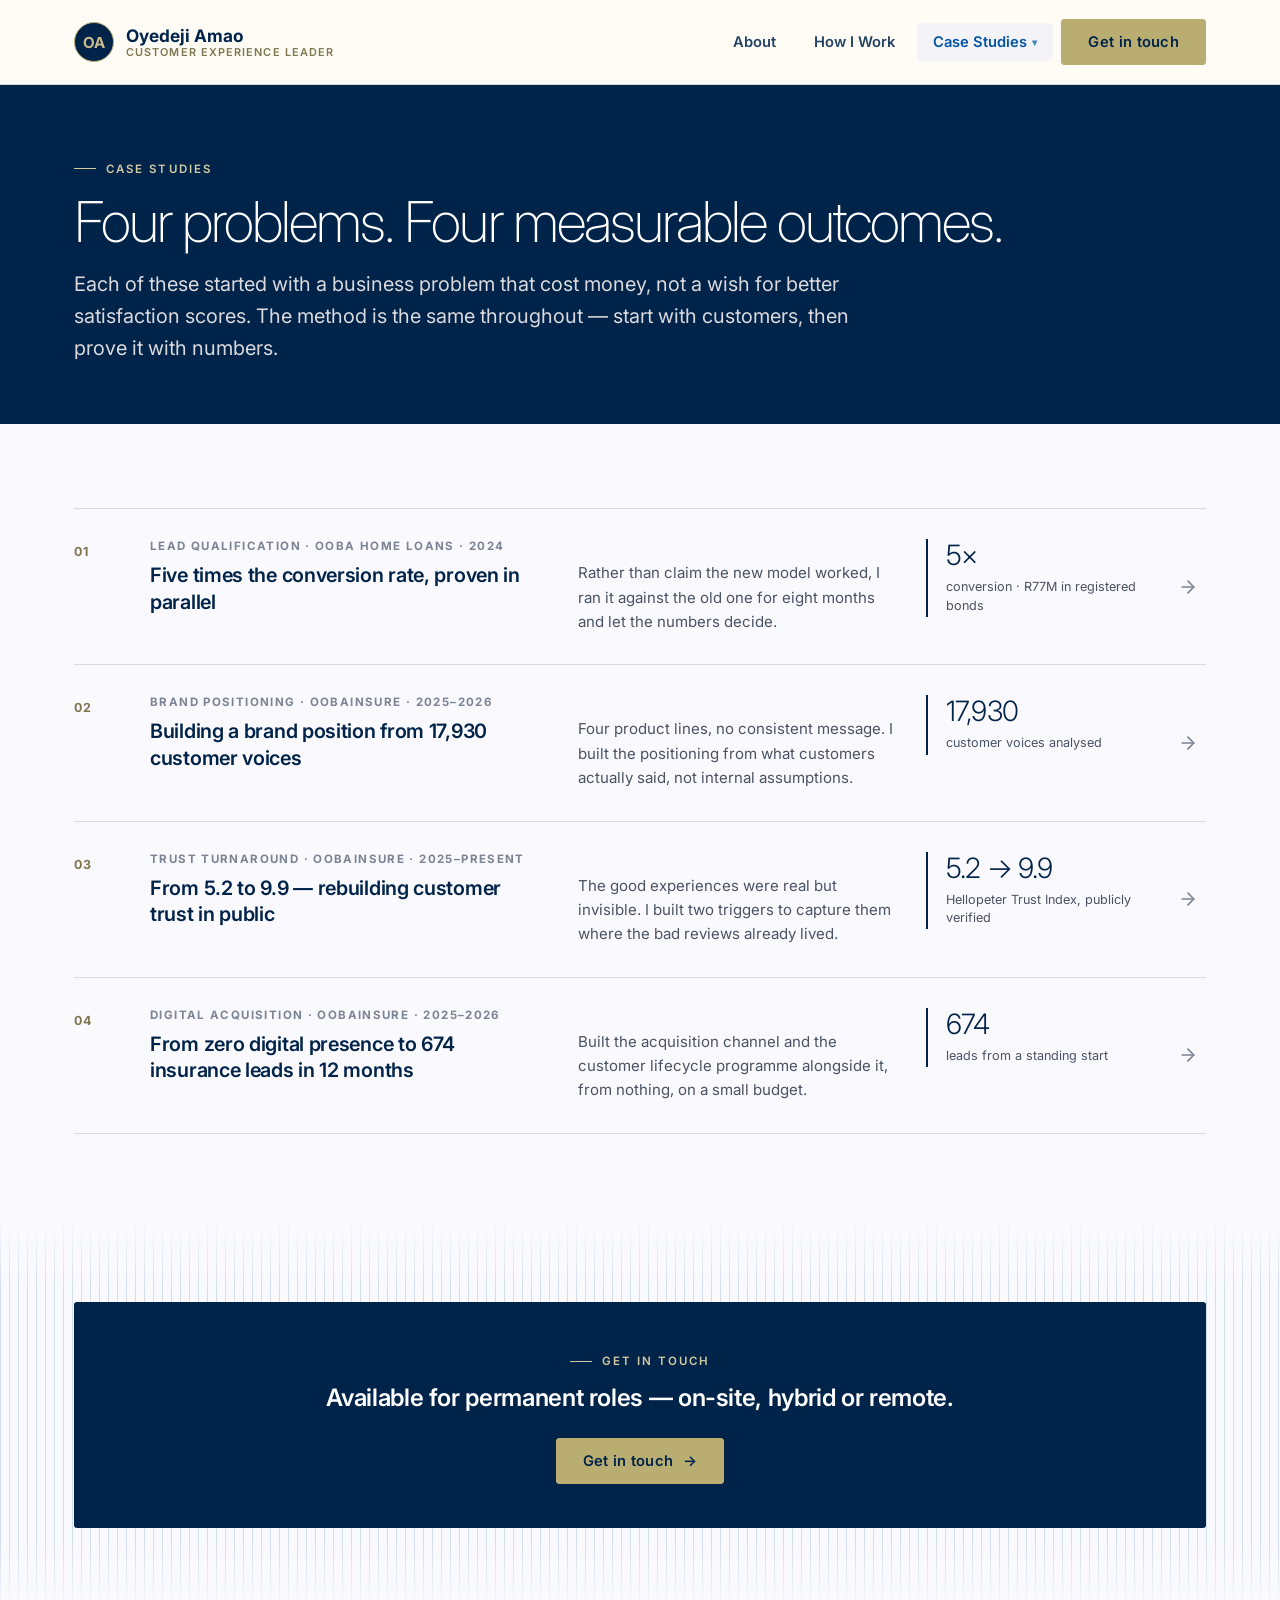
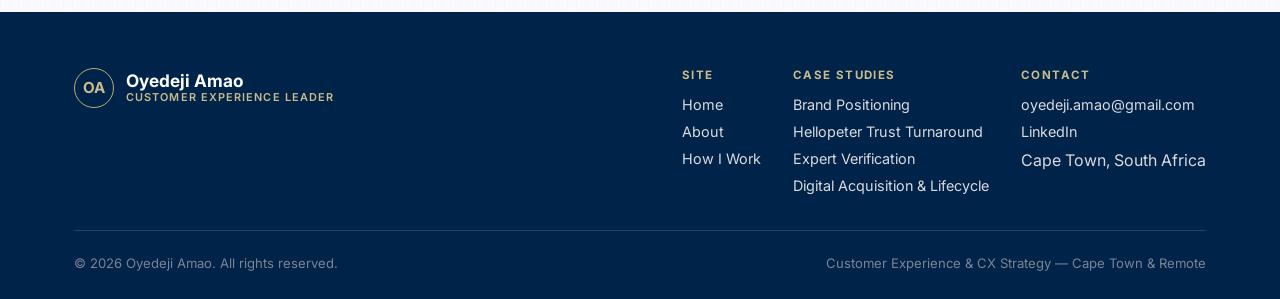
==== case-studies/index.html @ 0c8cd245 "Replace case study cards with a ruled register Both the home feed and the case studies index now lis" ====
<!doctype html>
<html lang="en">
<head>
<meta charset="UTF-8">
<meta name="viewport" content="width=device-width, initial-scale=1.0">
<title>Case Studies — Oyedeji Amao</title>
<meta name="description" content="Four CX case studies from banking, insurance and home finance: brand positioning from customer research, a public trust turnaround, a lead qualification model proven in parallel, and a digital acquisition channel built from nothing.">
<link rel="icon" type="image/svg+xml" href="../assets/favicon.svg">
<link rel="preconnect" href="https://fonts.googleapis.com">
<link rel="preconnect" href="https://fonts.gstatic.com" crossorigin>
<link href="https://fonts.googleapis.com/css2?family=Inter:wght@200;300;400;500;600;700;800&amp;display=swap" rel="stylesheet">
<link rel="stylesheet" href="../css/style.css">
<meta property="og:title" content="Case Studies — Oyedeji Amao">
<meta property="og:description" content="Four problems. Four measurable outcomes. CX and marketing case studies from South African banking, insurance and home finance.">
<meta property="og:type" content="website">
</head>
<body>

<header class="site-header">
  <div class="container">
    <a href="../" class="brand">
      <span class="brand-mark">OA</span>
      <span class="brand-text">
        <span class="brand-name">Oyedeji Amao</span>
        <span class="brand-role">Customer Experience Leader</span>
      </span>
    </a>
    <nav aria-label="Primary">
      <ul class="nav-desktop">
        <li><a class="nav-link" data-nav-link href="../about.html">About</a></li>
        <li><a class="nav-link" data-nav-link href="../how-i-work.html">How I Work</a></li>
        <li class="dropdown">
          <a class="nav-link active" data-nav-link href="./">Case Studies <span class="caret">▾</span></a>
          <div class="dropdown-panel">
            <a href="brand-positioning.html">Brand Positioning<small>oobainsure — 17,930 customer voices</small></a>
            <a href="hellopeter-trust-turnaround.html">Hellopeter Trust Turnaround<small>oobainsure — 5.2 to 9.9</small></a>
            <a href="expert-verification.html">Expert Verification<small>ooba Home Loans — 5x conversion</small></a>
            <a href="digital-acquisition.html">Digital Acquisition &amp; Lifecycle<small>oobainsure — 674 leads</small></a>
          </div>
        </li>
      </ul>
    </nav>
    <a href="../contact.html" class="btn btn-primary nav-cta nav-cta-desktop">Get in touch</a>
    <button class="nav-toggle" aria-label="Toggle menu" aria-expanded="false"><span></span></button>
  </div>
  <div class="nav-mobile">
    <a data-nav-link href="../about.html">About</a>
    <a data-nav-link href="../how-i-work.html">How I Work</a>
    <button class="nav-accordion-toggle" aria-expanded="false">Case Studies <span class="caret">▾</span></button>
    <div class="sub">
      <a href="./">All Case Studies</a>
      <a href="brand-positioning.html">Brand Positioning</a>
      <a href="hellopeter-trust-turnaround.html">Hellopeter Trust Turnaround</a>
      <a href="expert-verification.html">Expert Verification</a>
      <a href="digital-acquisition.html">Digital Acquisition &amp; Lifecycle</a>
    </div>
    <div class="cta"><a href="../contact.html" class="btn btn-primary" style="width:100%;justify-content:center;">Get in touch</a></div>
  </div>
</header>

<main>

  <section class="page-hero">
    <div class="container">
      <span class="eyebrow on-navy">Case Studies</span>
      <h1>Four problems. Four measurable outcomes.</h1>
      <p class="lede">Each of these started with a business problem that cost money, not a wish for better satisfaction scores. The method is the same throughout — start with customers, then prove it with numbers.</p>
    </div>
  </section>

  <section>
    <div class="container">
      <div class="case-register reveal">
        <a href="expert-verification.html" class="case-row">
          <span class="case-row-index">01</span>
          <div class="case-row-main">
            <span class="case-row-meta">Lead Qualification &middot; ooba Home Loans &middot; 2024</span>
            <h3>Five times the conversion rate, proven in parallel</h3>
          </div>
          <p class="case-row-desc">Rather than claim the new model worked, I ran it against the old one for eight months and let the numbers decide.</p>
          <span class="case-row-figure">
            <span class="case-row-value">5&times;</span>
            <span class="case-row-label">conversion &middot; R77M in registered bonds</span>
          </span>
          <span class="case-row-arrow"><svg viewBox="0 0 24 24" fill="none" stroke="currentColor" stroke-width="2" stroke-linecap="round" stroke-linejoin="round" aria-hidden="true"><path d="M5 12h14"></path><path d="m12 5 7 7-7 7"></path></svg></span>
        </a>
        <a href="brand-positioning.html" class="case-row">
          <span class="case-row-index">02</span>
          <div class="case-row-main">
            <span class="case-row-meta">Brand Positioning &middot; oobainsure &middot; 2025&ndash;2026</span>
            <h3>Building a brand position from 17,930 customer voices</h3>
          </div>
          <p class="case-row-desc">Four product lines, no consistent message. I built the positioning from what customers actually said, not internal assumptions.</p>
          <span class="case-row-figure">
            <span class="case-row-value">17,930</span>
            <span class="case-row-label">customer voices analysed</span>
          </span>
          <span class="case-row-arrow"><svg viewBox="0 0 24 24" fill="none" stroke="currentColor" stroke-width="2" stroke-linecap="round" stroke-linejoin="round" aria-hidden="true"><path d="M5 12h14"></path><path d="m12 5 7 7-7 7"></path></svg></span>
        </a>
        <a href="hellopeter-trust-turnaround.html" class="case-row">
          <span class="case-row-index">03</span>
          <div class="case-row-main">
            <span class="case-row-meta">Trust Turnaround &middot; oobainsure &middot; 2025&ndash;present</span>
            <h3>From 5.2 to 9.9 &mdash; rebuilding customer trust in public</h3>
          </div>
          <p class="case-row-desc">The good experiences were real but invisible. I built two triggers to capture them where the bad reviews already lived.</p>
          <span class="case-row-figure">
            <span class="case-row-value">5.2 &rarr; 9.9</span>
            <span class="case-row-label">Hellopeter Trust Index, publicly verified</span>
          </span>
          <span class="case-row-arrow"><svg viewBox="0 0 24 24" fill="none" stroke="currentColor" stroke-width="2" stroke-linecap="round" stroke-linejoin="round" aria-hidden="true"><path d="M5 12h14"></path><path d="m12 5 7 7-7 7"></path></svg></span>
        </a>
        <a href="digital-acquisition.html" class="case-row">
          <span class="case-row-index">04</span>
          <div class="case-row-main">
            <span class="case-row-meta">Digital Acquisition &middot; oobainsure &middot; 2025&ndash;2026</span>
            <h3>From zero digital presence to 674 insurance leads in 12 months</h3>
          </div>
          <p class="case-row-desc">Built the acquisition channel and the customer lifecycle programme alongside it, from nothing, on a small budget.</p>
          <span class="case-row-figure">
            <span class="case-row-value">674</span>
            <span class="case-row-label">leads from a standing start</span>
          </span>
          <span class="case-row-arrow"><svg viewBox="0 0 24 24" fill="none" stroke="currentColor" stroke-width="2" stroke-linecap="round" stroke-linejoin="round" aria-hidden="true"><path d="M5 12h14"></path><path d="m12 5 7 7-7 7"></path></svg></span>
        </a>
      </div>
    </div>
  </section>

  <section class="pinstripe">
    <div class="container">
      <div class="panel-navy reveal" style="text-align:center;">
        <span class="eyebrow on-navy" style="justify-content:center;">Get in touch</span>
        <h3 style="margin-top:14px;">Available for permanent roles — on-site, hybrid or remote.</h3>
        <div class="cta-row" style="justify-content:center;margin-top:24px;">
          <a href="../contact.html" class="btn btn-primary btn-arrow">Get in touch</a>
        </div>
      </div>
    </div>
  </section>

</main>

<footer class="site-footer">
  <div class="container">
    <div class="footer-top">
      <div class="footer-brand">
        <span class="brand-mark">OA</span>
        <span class="brand-text">
          <span class="brand-name">Oyedeji Amao</span>
          <span class="brand-role">Customer Experience Leader</span>
        </span>
      </div>
      <div class="footer-nav">
        <div class="footer-nav-col">
          <span class="col-title">Site</span>
          <a href="../">Home</a>
          <a href="../about.html">About</a>
          <a href="../how-i-work.html">How I Work</a>
        </div>
        <div class="footer-nav-col">
          <span class="col-title">Case Studies</span>
          <a href="brand-positioning.html">Brand Positioning</a>
          <a href="hellopeter-trust-turnaround.html">Hellopeter Trust Turnaround</a>
          <a href="expert-verification.html">Expert Verification</a>
          <a href="digital-acquisition.html">Digital Acquisition &amp; Lifecycle</a>
        </div>
        <div class="footer-nav-col">
          <span class="col-title">Contact</span>
          <a href="mailto:oyedeji.amao@gmail.com">oyedeji.amao@gmail.com</a>
          <a href="https://www.linkedin.com/in/oyedejiamao" target="_blank" rel="noopener">LinkedIn</a>
          <span style="color:var(--cream-300)">Cape Town, South Africa</span>
        </div>
      </div>
    </div>
    <div class="footer-bottom">
      <span>© 2026 Oyedeji Amao. All rights reserved.</span>
      <span>Customer Experience &amp; CX Strategy — Cape Town &amp; Remote</span>
    </div>
  </div>
</footer>
<script src="../js/main.js"></script>
</body>
</html>
---- css/style.css ----
/* =========================================================
   Oyedeji Amao — Portfolio
   Design system: executive navy, muted gold, bone white,
   with a Ralph Lauren blue for interactive highlights.
   ========================================================= */

:root {
  /* Deep Executive Navy — headings, hero/nav backgrounds, authority */
  --navy-950: #002349;
  --navy-900: #002349;
  --navy-800: #244262;
  --navy-700: #47617c;
  --navy-600: #6b7f95;

  /* Muted Gold — CTAs, branding accents, a touch of prestige */
  --gold-600: #7e764e;
  --gold-500: #baad72;
  --gold-400: #cabb8c;
  --gold-300: #d2caa3;

  /* Linen/Bone White + supporting neutrals */
  --cream-100: #faf9fd;
  --cream-200: #f4f3f7;
  --cream-300: #dad9dd;
  --cream-400: #dad9dd;

  /* Ralph Lauren Blue — interactive highlights: links, hover, active states */
  --rl-blue: #0055a4;
  --rl-blue-dark: #00488b;
  --rl-blue-tint: #d9e6f1;
  --rl-blue-tint-on-navy: #6fa3d4;

  --charcoal: #1c2129;
  --slate: #4a5364;
  --slate-light: #7b8494;

  --white: #ffffff;

  /* One family throughout. Hierarchy comes from weight and scale contrast:
     display sizes run very light, text runs regular, emphasis runs heavy. */
  --font-display: "Inter", -apple-system, BlinkMacSystemFont, "Segoe UI", Helvetica, Arial, sans-serif;
  --font-body: "Inter", -apple-system, BlinkMacSystemFont, "Segoe UI", Helvetica, Arial, sans-serif;

  --max-width: 1180px;
  --radius: 3px;

  --shadow-soft: 0 1px 2px rgba(0, 35, 73, 0.06), 0 8px 24px rgba(0, 35, 73, 0.06);
  --shadow-lift: 0 4px 8px rgba(0, 35, 73, 0.08), 0 16px 40px rgba(0, 35, 73, 0.10);
}

/* ---------- Reset ---------- */
*, *::before, *::after { box-sizing: border-box; }
html { scroll-behavior: smooth; }
body {
  margin: 0;
  font-family: var(--font-body);
  color: var(--charcoal);
  background: var(--cream-100);
  -webkit-font-smoothing: antialiased;
  text-rendering: optimizeLegibility;
}
img, svg { max-width: 100%; display: block; }
a { color: inherit; text-decoration: none; }
ul { margin: 0; padding: 0; list-style: none; }
h1, h2, h3, h4, p, figure { margin: 0; }
button { font: inherit; cursor: pointer; }

.container {
  width: 100%;
  max-width: var(--max-width);
  margin: 0 auto;
  padding: 0 24px;
}

/* ---------- Typography ---------- */
.eyebrow {
  display: inline-flex;
  align-items: center;
  gap: 10px;
  font-family: var(--font-body);
  font-size: 0.72rem;
  font-weight: 600;
  letter-spacing: 0.18em;
  text-transform: uppercase;
  color: var(--gold-500);
}
.eyebrow::before {
  content: "";
  width: 22px;
  height: 1px;
  background: var(--gold-500);
}
.eyebrow.on-navy { color: var(--gold-300); }
.eyebrow.on-navy::before { background: var(--gold-300); }

/* Display sizes carry light weights. Light type at scale needs negative
   tracking to stop the letters drifting apart. */
h1, .h1 {
  font-family: var(--font-display);
  font-weight: 200;
  line-height: 1.08;
  letter-spacing: -0.035em;
  font-size: clamp(2.2rem, 4.4vw, 3.6rem);
  color: var(--navy-950);
}
h2, .h2 {
  font-family: var(--font-display);
  font-weight: 200;
  line-height: 1.15;
  letter-spacing: -0.03em;
  font-size: clamp(1.7rem, 3vw, 2.4rem);
  color: var(--navy-950);
}
/* h3 is scanned, not admired - it stays at a working weight. */
h3, .h3 {
  font-family: var(--font-display);
  font-weight: 600;
  line-height: 1.3;
  letter-spacing: -0.015em;
  font-size: clamp(1.2rem, 2vw, 1.5rem);
  color: var(--navy-950);
}
.lede {
  font-size: clamp(1.05rem, 1.6vw, 1.25rem);
  line-height: 1.6;
  color: var(--slate);
}
p.body, .prose p {
  font-size: 1.05rem;
  line-height: 1.75;
  color: var(--slate);
  max-width: 66ch;
}
.prose p + p { margin-top: 1.1em; }
strong { color: var(--charcoal); font-weight: 600; }

.rule-gold {
  width: 56px;
  height: 3px;
  background: linear-gradient(90deg, var(--gold-500), var(--gold-300));
  border-radius: 2px;
}

/* ---------- Buttons ---------- */
.btn {
  display: inline-flex;
  align-items: center;
  gap: 10px;
  padding: 13px 26px;
  font-size: 0.92rem;
  font-weight: 600;
  letter-spacing: 0.02em;
  border-radius: var(--radius);
  border: 1.5px solid transparent;
  transition: background 0.2s ease, color 0.2s ease, border-color 0.2s ease, transform 0.15s ease;
  white-space: nowrap;
}
.btn:hover { transform: translateY(-1px); }
.btn-primary {
  background: var(--gold-500);
  color: var(--navy-950);
  border-color: var(--gold-500);
}
.btn-primary:hover { background: var(--gold-400); border-color: var(--gold-400); }

.btn-outline-light {
  border-color: rgba(250, 244, 230, 0.45);
  color: var(--cream-200);
}
.btn-outline-light:hover { border-color: var(--gold-400); color: var(--gold-300); }

.btn-outline-dark {
  border-color: var(--navy-800);
  color: var(--navy-900);
}
.btn-outline-dark:hover { border-color: var(--gold-500); color: var(--gold-600); background: var(--cream-200); }

.btn-arrow::after { content: "\2192"; transition: transform 0.2s ease; }
.btn:hover .btn-arrow::after,
.btn-arrow:hover::after { transform: translateX(3px); }

.cta-row { display: flex; flex-wrap: wrap; gap: 14px; align-items: center; }
.text-link {
  display: inline-flex;
  align-items: center;
  gap: 8px;
  font-weight: 600;
  color: var(--rl-blue);
  border-bottom: 1.5px solid var(--rl-blue);
  padding-bottom: 2px;
  transition: color 0.2s ease, border-color 0.2s ease, gap 0.2s ease;
}
.text-link:hover { color: var(--rl-blue-dark); border-color: var(--rl-blue-dark); gap: 12px; }
.text-link.on-navy { color: var(--rl-blue-tint-on-navy); border-color: var(--rl-blue-tint-on-navy); }
.text-link.on-navy:hover { color: var(--cream-100); border-color: var(--cream-100); }

/* ---------- Header ---------- */
.site-header {
  position: sticky;
  top: 0;
  z-index: 100;
  background: rgba(255, 252, 246, 0.92);
  backdrop-filter: saturate(140%) blur(8px);
  border-bottom: 1px solid var(--cream-400);
}
.site-header .container {
  display: flex;
  align-items: center;
  justify-content: flex-start;
  height: 84px;
}
.site-header nav[aria-label="Primary"] { margin-left: auto; }
.brand {
  display: flex;
  align-items: center;
  gap: 12px;
}
.brand-mark {
  width: 40px;
  height: 40px;
  border-radius: 50%;
  background: var(--navy-900);
  border: 1.5px solid var(--gold-500);
  display: flex;
  align-items: center;
  justify-content: center;
  font-family: var(--font-display);
  font-weight: 700;
  font-size: 0.95rem;
  color: var(--gold-400);
  letter-spacing: 0.02em;
  flex: none;
}
.brand-text { display: flex; flex-direction: column; line-height: 1.15; }
.brand-name {
  font-family: var(--font-display);
  font-weight: 700;
  font-size: 1.08rem;
  color: var(--navy-950);
}
.brand-role {
  font-size: 0.68rem;
  letter-spacing: 0.1em;
  text-transform: uppercase;
  color: var(--gold-600);
  font-weight: 600;
}

.nav-desktop {
  display: flex;
  align-items: center;
  gap: 6px;
}
.nav-desktop > li { position: relative; }
.nav-link {
  display: flex;
  align-items: center;
  gap: 5px;
  padding: 10px 16px;
  font-size: 0.92rem;
  font-weight: 600;
  color: var(--navy-800);
  border-radius: var(--radius);
  transition: color 0.2s ease, background 0.2s ease;
}
.nav-link:hover, .nav-link.active { color: var(--rl-blue); background: var(--cream-200); }
.caret { font-size: 0.6rem; margin-top: 1px; opacity: 0.7; }

.dropdown { position: relative; }
.dropdown-panel {
  position: absolute;
  top: calc(100% + 8px);
  left: 50%;
  transform: translateX(-50%) translateY(6px);
  min-width: 280px;
  background: var(--white);
  border: 1px solid var(--cream-400);
  border-radius: var(--radius);
  box-shadow: var(--shadow-lift);
  padding: 10px;
  opacity: 0;
  visibility: hidden;
  transition: opacity 0.18s ease, transform 0.18s ease, visibility 0.18s;
}
.dropdown:hover .dropdown-panel,
.dropdown:focus-within .dropdown-panel {
  opacity: 1;
  visibility: visible;
  transform: translateX(-50%) translateY(0);
}
.dropdown-panel a {
  display: block;
  padding: 11px 14px;
  border-radius: var(--radius);
  font-size: 0.88rem;
  font-weight: 600;
  color: var(--navy-800);
}
.dropdown-panel a small {
  display: block;
  font-weight: 400;
  color: var(--slate-light);
  font-size: 0.76rem;
  margin-top: 2px;
}
.dropdown-panel a:hover { background: var(--cream-200); color: var(--rl-blue); }

.nav-cta { margin-left: 8px; }

.nav-toggle {
  display: none;
  background: none;
  border: 1.5px solid var(--navy-800);
  border-radius: var(--radius);
  width: 44px;
  height: 40px;
  align-items: center;
  justify-content: center;
}
.nav-toggle span, .nav-toggle span::before, .nav-toggle span::after {
  content: "";
  display: block;
  width: 18px;
  height: 2px;
  background: var(--navy-900);
  position: relative;
  transition: transform 0.2s ease, opacity 0.2s ease;
}
.nav-toggle span::before { position: absolute; top: -6px; }
.nav-toggle span::after { position: absolute; top: 6px; }
.nav-toggle[aria-expanded="true"] span { background: transparent; }
.nav-toggle[aria-expanded="true"] span::before { transform: translateY(6px) rotate(45deg); }
.nav-toggle[aria-expanded="true"] span::after { transform: translateY(-6px) rotate(-45deg); }

.nav-mobile {
  display: none;
  flex-direction: column;
  background: var(--cream-100);
  border-bottom: 1px solid var(--cream-400);
}
.nav-mobile.open { display: flex; }
.nav-mobile a, .nav-mobile button.nav-accordion-toggle {
  display: flex;
  align-items: center;
  justify-content: space-between;
  width: 100%;
  text-align: left;
  padding: 15px 24px;
  font-size: 1rem;
  font-weight: 600;
  color: var(--navy-900);
  border-top: 1px solid var(--cream-300);
  background: none;
  border-left: none; border-right: none; border-bottom: none;
}
.nav-mobile .sub { display: none; background: var(--cream-200); }
.nav-mobile .sub.open { display: flex; flex-direction: column; }
.nav-mobile .sub a { padding-left: 40px; font-weight: 500; font-size: 0.94rem; border-top: 1px solid var(--cream-300); }
.nav-mobile .cta { padding: 20px 24px; }

@media (max-width: 900px) {
  .nav-desktop, .nav-cta-desktop { display: none; }
  .nav-toggle { display: flex; }
}

/* ---------- Hero ---------- */
.hero {
  background: radial-gradient(120% 160% at 15% 0%, var(--navy-800) 0%, var(--navy-950) 60%);
  color: var(--cream-200);
  padding: 96px 0 88px;
  position: relative;
  overflow: hidden;
}
.hero::after {
  content: "";
  position: absolute;
  inset: 0;
  background-image: repeating-linear-gradient(115deg, rgba(201, 165, 79, 0.05) 0 1px, transparent 1px 90px);
  pointer-events: none;
}
/* Two-column hero: claim on the left, supporting copy and actions on the
   right. Both columns are bottom-aligned so the H1 and the CTA row sit on
   the same baseline, and the layout reads as composed rather than as a
   left block with an empty right half. */
.hero-inner {
  position: relative;
  display: flex;
  align-items: flex-end;
  justify-content: space-between;
  gap: 72px;
}
.hero-lead { flex: 1 1 auto; max-width: 620px; }
.hero-aside { flex: 0 0 400px; max-width: 400px; }

.hero h1 { color: var(--white); margin-top: 18px; max-width: 15ch; }
.hero .lede { color: var(--cream-300); margin-top: 0; font-size: 1.06rem; }
.hero .cta-row { margin-top: 28px; }

.hero-credentials {
  display: flex;
  gap: 48px;
  margin-top: 40px;
}
.hero-cred { display: flex; flex-direction: column; gap: 4px; }
.hero-cred-value {
  font-family: var(--font-display);
  font-weight: 600;
  font-size: 1.3rem;
  letter-spacing: -0.02em;
  color: var(--gold-300);
  line-height: 1.2;
}
.hero-cred-label {
  font-size: 0.78rem;
  letter-spacing: 0.08em;
  text-transform: uppercase;
  font-weight: 600;
  color: rgba(250, 249, 253, 0.55);
}

@media (max-width: 1000px) {
  .hero-inner { flex-direction: column; align-items: stretch; gap: 40px; }
  .hero-lead, .hero-aside { max-width: 100%; flex: 1 1 auto; }
  .hero h1 { max-width: 18ch; }
}
@media (max-width: 560px) {
  .hero-credentials { gap: 28px; }
}

.page-hero {
  background: var(--navy-950);
  color: var(--cream-200);
  padding: 68px 0 60px;
}
.page-hero h1 { color: var(--white); margin-top: 16px; }
.page-hero .lede { color: var(--cream-300); margin-top: 16px; max-width: 60ch; }

/* ---------- Sections ---------- */
section { padding: 84px 0; }
.section-cream { background: var(--cream-200); }
.section-tight { padding: 64px 0; }

/* Bone ground with a fine Ralph Lauren blue pinstripe — used sparingly,
   on the numbers strip and the closing CTA panels, for suiting-fabric texture.
   The pattern lives on a masked ::before (not the section background) so it
   can fade at the top/bottom edges instead of hard-cutting like ruled paper. */
.pinstripe {
  position: relative;
  z-index: 0; /* establish a stacking context so ::before's z-index:-1 stays local */
  background-color: var(--cream-100);
}
.pinstripe::before {
  content: "";
  position: absolute;
  inset: 0;
  z-index: -1;
  background-image: repeating-linear-gradient(
    90deg,
    rgba(0, 85, 164, 0.16) 0,
    rgba(0, 85, 164, 0.16) 1px,
    transparent 1px,
    transparent 9px
  );
  -webkit-mask-image: linear-gradient(to bottom, transparent, black 18%, black 82%, transparent);
  mask-image: linear-gradient(to bottom, transparent, black 18%, black 82%, transparent);
}

.section-head { max-width: 720px; margin-bottom: 48px; }
.section-head h2 { margin-top: 14px; }
.section-head .lede { margin-top: 14px; }
.section-head.centered { margin-left: auto; margin-right: auto; text-align: center; }
.section-head.centered .eyebrow { justify-content: center; }

/* ---------- Credibility banner ---------- */
.credibility-band {
  background: var(--cream-200);
  padding: 72px 0;
}
.credibility-bar {
  text-align: center;
  /* Wide enough to keep the three metric pills on one row - Inter's
     numerals run wider than the serif they replaced. */
  max-width: 1000px;
  margin: 0 auto;
}
.credibility-bar .eyebrow { justify-content: center; }
.credibility-heading {
  font-size: clamp(1.6rem, 3vw, 2.2rem);
  color: var(--navy-950);
  margin-top: 14px;
  letter-spacing: -0.01em;
}
.credibility-sub {
  margin: 12px auto 0;
  max-width: 62ch;
  font-size: 0.98rem;
  color: var(--slate);
}

/* Metric pills — raised cards on the cream ground, one per headline number */
.metric-row {
  display: flex;
  flex-wrap: wrap;
  justify-content: center;
  gap: 14px;
  margin-top: 40px;
}
.metric-pill {
  display: flex;
  align-items: center;
  gap: 14px;
  padding: 18px 28px;
  background: var(--white);
  border: 1px solid var(--cream-400);
  border-radius: 16px;
  box-shadow: 0 1px 2px -1px rgba(0, 35, 73, 0.1), 0 2px 6px rgba(0, 35, 73, 0.05);
  transition: transform 0.25s ease, box-shadow 0.25s ease;
}
.metric-pill:hover {
  transform: translateY(-2px);
  box-shadow: 0 2px 4px -1px rgba(0, 35, 73, 0.12), 0 8px 18px rgba(0, 35, 73, 0.08);
}
.metric-icon { width: 22px; height: 22px; color: var(--gold-600); flex: none; }
/* The before/after pair is the contrast: light grey "was", heavy navy "now". */
.metric-value {
  font-family: var(--font-display);
  font-size: 1.75rem;
  line-height: 1.1;
  letter-spacing: -0.03em;
  white-space: nowrap;
}
.metric-value .cred-before { color: var(--slate-light); font-weight: 200; }
.metric-value .cred-arrow { color: var(--slate-light); margin: 0 6px; font-weight: 300; }
.metric-value .cred-after { color: var(--navy-950); font-weight: 700; }
.metric-label {
  font-size: 0.86rem;
  font-weight: 600;
  color: var(--slate);
  white-space: nowrap;
}

/* Attribution chips — who recorded these numbers, and when */
.source-row {
  display: flex;
  flex-wrap: wrap;
  align-items: center;
  justify-content: center;
  gap: 2px;
  margin-top: 28px;
}
.source-chip {
  display: flex;
  align-items: center;
  gap: 8px;
  padding: 6px 12px;
  border-radius: 8px;
  font-size: 0.85rem;
  color: var(--slate);
}
.source-chip svg { width: 15px; height: 15px; flex: none; color: var(--gold-600); }
.source-chip .source-strong { font-weight: 600; color: var(--navy-900); }
.source-divider { width: 1px; height: 15px; background: var(--cream-400); margin: 0 4px; }

@media (max-width: 560px) {
  .metric-pill { width: 100%; justify-content: flex-start; }
  /* Dividers strand themselves at line ends once the chips wrap */
  .source-divider { display: none; }
  .source-row { gap: 0 6px; }
}

/* ---------- Cards ---------- */
.card-grid { display: grid; gap: 28px; }
.grid-2 { grid-template-columns: repeat(2, 1fr); }
.grid-3 { grid-template-columns: repeat(3, 1fr); }
@media (max-width: 860px) {
  .grid-2, .grid-3 { grid-template-columns: 1fr; }
}

.case-card {
  background: var(--white);
  border: 1px solid var(--cream-400);
  border-radius: var(--radius);
  padding: 32px;
  display: flex;
  flex-direction: column;
  gap: 16px;
  transition: box-shadow 0.2s ease, transform 0.2s ease, border-color 0.2s ease;
}
.case-card:hover { box-shadow: var(--shadow-lift); transform: translateY(-3px); border-color: var(--rl-blue); }
.case-card .case-meta { font-size: 0.82rem; color: var(--slate-light); font-weight: 600; }
.case-card h3 { color: var(--navy-950); }
.case-card p { color: var(--slate); font-size: 0.98rem; line-height: 1.6; }
.case-card .case-result {
  margin-top: auto;
  padding-top: 14px;
  border-top: 1px dashed var(--cream-400);
  font-size: 0.86rem;
  font-weight: 700;
  color: var(--gold-600);
}

/* ---------- Steps (How I Work) ---------- */
.step-list { display: flex; flex-direction: column; }
.step {
  display: grid;
  grid-template-columns: 96px 1fr;
  gap: 28px;
  padding: 36px 0;
  border-top: 1px solid var(--cream-400);
  position: relative;
}
.step:first-child { border-top: 1px solid var(--cream-400); }
.step-number {
  font-family: var(--font-display);
  font-weight: 200;
  font-size: 2.6rem;
  letter-spacing: -0.04em;
  color: var(--gold-400);
  line-height: 1;
}
.step h3 { color: var(--navy-950); margin-bottom: 10px; }
.step p { color: var(--slate); line-height: 1.75; max-width: 62ch; }

@media (max-width: 640px) {
  .step { grid-template-columns: 56px 1fr; gap: 16px; }
  .step-number { font-size: 1.7rem; }
}

/* ---------- Callout / pull quote ---------- */
.callout {
  border-left: 3px solid var(--gold-500);
  padding: 6px 0 6px 26px;
  margin: 40px 0;
}
.callout p {
  font-family: var(--font-display);
  font-weight: 400;
  font-size: 1.15rem;
  color: var(--navy-900);
  line-height: 1.65;
}

.panel-navy {
  background: var(--navy-950);
  color: var(--cream-200);
  border-radius: var(--radius);
  padding: 44px;
}
.panel-navy p { color: var(--cream-300); }
.panel-navy h3 { color: var(--white); }

/* ---------- Case study page ---------- */
.meta-row {
  display: flex;
  flex-wrap: wrap;
  gap: 28px;
  margin-top: 28px;
  padding-top: 24px;
  border-top: 1px solid rgba(250, 244, 230, 0.18);
}
.meta-item { display: flex; flex-direction: column; gap: 4px; }
.meta-item .label { font-size: 0.7rem; letter-spacing: 0.12em; text-transform: uppercase; color: var(--gold-300); font-weight: 700; }
.meta-item .value { font-size: 0.98rem; color: var(--cream-100); font-weight: 600; }

.cs-section { padding: 56px 0; border-top: 1px solid var(--cream-400); }
.cs-section:first-of-type { border-top: none; }
.cs-label { display: flex; align-items: center; gap: 12px; margin-bottom: 20px; }
.cs-label .num { font-family: var(--font-display); font-weight: 700; color: var(--gold-500); font-size: 1.1rem; }
.cs-label .txt { font-size: 0.78rem; letter-spacing: 0.14em; text-transform: uppercase; font-weight: 700; color: var(--navy-800); }

.result-stat-grid { display: grid; grid-template-columns: repeat(4, 1fr); gap: 1px; background: var(--cream-400); border: 1px solid var(--cream-400); border-radius: var(--radius); margin-top: 28px; overflow: hidden; }
@media (max-width: 860px) { .result-stat-grid { grid-template-columns: repeat(2, 1fr); } }
@media (max-width: 520px) { .result-stat-grid { grid-template-columns: 1fr; } }

.cs-nav {
  display: flex;
  justify-content: space-between;
  align-items: center;
  gap: 20px;
  padding: 40px 0;
  border-top: 1px solid var(--cream-400);
  flex-wrap: wrap;
}

.confirm-note {
  margin-top: 18px;
  font-size: 0.86rem;
  color: var(--slate-light);
  font-style: italic;
}

/* ---------- How I Work: sticky phase rail ----------
   A numbered rail tracks the reader's position through the method while the
   phases scroll past. Rail links are real anchors, so they still jump
   correctly with JavaScript disabled - the script only adds smooth
   scrolling and the active state. */
.method-layout {
  display: grid;
  grid-template-columns: 208px 1fr;
  gap: 64px;
  align-items: start;
}
.method-rail { position: sticky; top: 112px; }
.method-rail-title {
  display: block;
  font-size: 0.68rem;
  font-weight: 700;
  letter-spacing: 0.16em;
  text-transform: uppercase;
  color: var(--slate-light);
  margin-bottom: 16px;
}
.rail-link {
  display: block;
  border-left: 2px solid var(--cream-400);
  padding: 10px 0 10px 16px;
  font-size: 0.92rem;
  font-weight: 600;
  color: var(--slate-light);
  transition: color 0.2s ease, border-color 0.2s ease;
}
.rail-link .rn {
  display: block;
  font-size: 0.66rem;
  font-weight: 700;
  letter-spacing: 0.12em;
  color: var(--slate-light);
  margin-bottom: 3px;
  transition: color 0.2s ease;
}
.rail-link:hover { color: var(--navy-950); }
.rail-link.active { border-left-color: var(--gold-500); color: var(--navy-950); }
.rail-link.active .rn { color: var(--gold-600); }
.rail-div { display: block; height: 1px; background: var(--cream-400); margin: 16px 0 16px 0; }

.phase {
  padding-bottom: 56px;
  border-bottom: 1px solid var(--cream-400);
  /* Clears the sticky header when a rail link jumps here. */
  scroll-margin-top: 104px;
}
.phase + .phase { padding-top: 56px; }
.phase:last-child { border-bottom: none; padding-bottom: 0; }

.phase-num {
  display: block;
  font-size: clamp(3rem, 5.5vw, 4.4rem);
  font-weight: 200;
  line-height: 0.9;
  letter-spacing: -0.05em;
  color: var(--gold-400);
  margin-bottom: 8px;
}
.phase h2 { margin: 0; }
.phase p { font-size: 1rem; line-height: 1.72; color: var(--slate); max-width: 64ch; margin-top: 18px; }
.phase-lead { font-size: 1.08rem; font-weight: 500; color: var(--navy-950); margin-top: 22px; }
.phase-close { font-size: 1.06rem; font-weight: 500; color: var(--navy-950); max-width: 58ch; margin-top: 28px; }

/* Figures print as ruled margin data rather than boxed cards. */
.figure-row { display: grid; grid-template-columns: repeat(3, 1fr); gap: 28px; margin-top: 36px; }
.figure-row-2 { grid-template-columns: repeat(2, 1fr); }
.figure { border-top: 2px solid var(--navy-950); padding-top: 13px; }
.figure-value {
  display: block;
  font-size: 1.85rem;
  font-weight: 300;
  letter-spacing: -0.03em;
  line-height: 1;
  color: var(--navy-950);
}
.figure-value.accent { color: var(--rl-blue); }
.figure-label { display: block; font-size: 0.82rem; line-height: 1.5; color: var(--slate); margin-top: 9px; }

.figure-feature {
  display: flex;
  align-items: flex-end;
  gap: 30px;
  margin-top: 36px;
  border-top: 2px solid var(--navy-950);
  padding-top: 16px;
}
.figure-feature-value {
  font-size: clamp(2.6rem, 5vw, 3.5rem);
  font-weight: 200;
  letter-spacing: -0.04em;
  line-height: 0.95;
  color: var(--rl-blue);
  flex: none;
}
.figure-feature-note { font-size: 0.88rem; line-height: 1.5; color: var(--slate); max-width: 34ch; margin: 0 0 6px; }

.reality-grid { display: grid; grid-template-columns: 1fr 1fr; gap: 24px; margin-top: 30px; }
.reality-card {
  background: var(--white);
  border: 1px solid var(--cream-400);
  border-radius: 16px;
  padding: 26px;
}
.reality-tag {
  display: block;
  font-size: 0.68rem;
  font-weight: 700;
  letter-spacing: 0.12em;
  text-transform: uppercase;
  color: var(--gold-600);
  margin-bottom: 14px;
}
.reality-card h3 { font-size: 1.14rem; }
.reality-card p { font-size: 0.92rem; line-height: 1.62; color: var(--slate); margin-top: 12px; max-width: none; }

.lede-mark { font-style: normal; color: var(--gold-300); }

@media (max-width: 900px) {
  .method-layout { grid-template-columns: 1fr; gap: 0; }
  /* Rail collapses to a scrollable strip pinned under the site header. */
  .method-rail {
    top: 84px;
    z-index: 50;
    display: flex;
    gap: 0;
    overflow-x: auto;
    margin: 0 -24px 34px;
    padding: 0 24px;
    background: var(--cream-100);
    border-bottom: 1px solid var(--cream-400);
    scrollbar-width: none;
  }
  .method-rail::-webkit-scrollbar { display: none; }
  .method-rail-title, .rail-div, .rail-link .rn { display: none; }
  .rail-link {
    border-left: 0;
    border-bottom: 2px solid transparent;
    padding: 13px 14px;
    white-space: nowrap;
  }
  .rail-link.active { border-bottom-color: var(--gold-500); }
  .phase { scroll-margin-top: 140px; }
  .figure-row, .figure-row-2, .reality-grid { grid-template-columns: 1fr; gap: 22px; }
  .figure-feature { flex-direction: column; align-items: flex-start; gap: 12px; }
}

/* ---------- About: portrait beside the prose ----------
   The portrait sticks while the bio scrolls past it, so the page keeps a
   face on screen instead of running as an unbroken column of text. */
.about-layout {
  display: grid;
  grid-template-columns: 360px 1fr;
  gap: 60px;
  align-items: start;
}
.about-aside { position: sticky; top: 112px; }
.about-body .prose { max-width: 62ch; }

.portrait-card {
  position: relative;
  margin: 0;
  aspect-ratio: 3 / 4;
  overflow: hidden;
  border-radius: 22px;
  background: var(--navy-900);
  box-shadow: 0 2px 6px rgba(0, 35, 73, 0.1), 0 18px 40px rgba(0, 35, 73, 0.12);
}
.portrait-card img {
  position: absolute;
  inset: 0;
  width: 100%;
  height: 100%;
  object-fit: cover;
}
/* Scrim so the overlaid name stays legible over any photograph. */
.portrait-card::after {
  content: "";
  position: absolute;
  inset: 0;
  background: linear-gradient(to top, rgba(0, 20, 42, 0.92) 0%, rgba(0, 20, 42, 0.45) 32%, transparent 62%);
}
.portrait-id {
  position: absolute;
  inset: auto 0 0 0;
  z-index: 1;
  display: flex;
  flex-direction: column;
  gap: 3px;
  padding: 24px 24px 22px;
}
.portrait-name {
  font-size: 1.22rem;
  font-weight: 600;
  letter-spacing: -0.02em;
  color: var(--white);
}
.portrait-role {
  font-size: 0.74rem;
  font-weight: 600;
  letter-spacing: 0.1em;
  text-transform: uppercase;
  color: var(--gold-300);
}
.portrait-socials { display: flex; gap: 9px; margin-top: 14px; }
.portrait-socials a {
  display: flex;
  align-items: center;
  justify-content: center;
  width: 36px;
  height: 36px;
  border-radius: 50%;
  color: var(--white);
  background: rgba(255, 255, 255, 0.14);
  backdrop-filter: blur(4px);
  transition: background 0.2s ease, color 0.2s ease, transform 0.2s ease;
}
.portrait-socials a:hover {
  background: var(--white);
  color: var(--navy-950);
  transform: translateY(-2px);
}
.portrait-socials svg { width: 17px; height: 17px; }

@media (max-width: 900px) {
  .about-layout { grid-template-columns: 1fr; gap: 40px; }
  .about-aside { position: static; max-width: 340px; }
  .about-body .prose { max-width: 100%; }
}

/* ---------- Case study feed ----------
   Image-led cards. `.case-post` is deliberately separate from `.case-card`,
   which the individual case study pages use for in-page content blocks. */
.case-feed-head {
  display: grid;
  grid-template-columns: 1fr 400px;
  gap: 40px;
  align-items: start;
  margin-bottom: 48px;
}
.case-feed-head h2 { margin-top: 14px; max-width: 20ch; }
.case-feed-aside { padding-top: 76px; }
.case-feed-aside p { color: var(--slate); max-width: 34ch; }
.case-feed-link {
  display: inline-flex;
  align-items: center;
  gap: 14px;
  margin-top: 28px;
  padding-bottom: 10px;
  border-bottom: 1px solid var(--cream-400);
  font-size: 1.05rem;
  font-weight: 700;
  color: var(--navy-950);
  transition: gap 0.2s ease, border-color 0.2s ease, color 0.2s ease;
}
.case-feed-link:hover { gap: 20px; border-color: var(--rl-blue); color: var(--rl-blue); }
.case-feed-link svg { width: 19px; height: 19px; }

/* A ruled register rather than a card gallery. Keeping each result figure
   in its own column means the four outcomes can be compared by scanning
   straight down, which a grid of cards cannot do. */
.case-register { border-top: 1px solid var(--cream-400); }
.case-row {
  display: grid;
  grid-template-columns: 44px minmax(0, 1.25fr) minmax(0, 1fr) 220px 28px;
  gap: 32px;
  align-items: start;
  padding: 30px 0;
  border-bottom: 1px solid var(--cream-400);
  transition: background 0.2s ease;
}
.case-row:hover { background: var(--cream-200); }
.case-row-index {
  font-size: 0.78rem;
  font-weight: 700;
  letter-spacing: 0.1em;
  color: var(--gold-600);
  padding-top: 5px;
}
.case-row-meta {
  display: block;
  font-size: 0.72rem;
  font-weight: 700;
  letter-spacing: 0.12em;
  text-transform: uppercase;
  color: var(--slate-light);
  margin-bottom: 9px;
}
.case-row h3 { font-size: 1.24rem; line-height: 1.32; }
.case-row-desc { font-size: 0.94rem; line-height: 1.62; color: var(--slate); margin: 0; padding-top: 22px; }
.case-row-figure { border-left: 2px solid var(--navy-950); padding: 2px 0 2px 18px; }
.case-row-value {
  display: block;
  font-size: 1.75rem;
  font-weight: 300;
  letter-spacing: -0.03em;
  line-height: 1;
  color: var(--navy-950);
  white-space: nowrap;
}
.case-row-label { display: block; font-size: 0.79rem; line-height: 1.45; color: var(--slate); margin-top: 9px; }
.case-row-arrow {
  align-self: center;
  color: var(--slate-light);
  transition: transform 0.25s ease, color 0.25s ease;
}
.case-row-arrow svg { width: 20px; height: 20px; }
.case-row:hover .case-row-arrow { color: var(--rl-blue); transform: translateX(4px); }

@media (max-width: 1000px) {
  .case-feed-head { grid-template-columns: 1fr; gap: 24px; }
  .case-feed-aside { padding-top: 0; }
  .case-feed-head h2 { max-width: 100%; }
  .case-row {
    grid-template-columns: 34px minmax(0, 1fr) 190px;
    gap: 20px 24px;
  }
  /* Description folds under the title; figure keeps its own column. */
  .case-row-desc { grid-column: 2; padding-top: 0; }
  .case-row-figure { grid-column: 3; grid-row: 1 / span 2; }
  .case-row-arrow { display: none; }
}
@media (max-width: 680px) {
  .case-row { grid-template-columns: 30px minmax(0, 1fr); gap: 14px 16px; padding: 26px 0; }
  .case-row-figure { grid-column: 2; grid-row: auto; margin-top: 4px; }
}

/* ---------- Testimonials ----------
   Cream ground with raised white cards, mirroring the credibility band.
   Each card pins its attribution to the bottom so the names line up across
   the row regardless of quote length. */
.section-testimonials { background: var(--cream-200); }

.testimonial-grid {
  display: grid;
  grid-template-columns: repeat(3, 1fr);
  gap: 24px;
  margin-top: 44px;
}
.testimonial-card {
  display: flex;
  flex-direction: column;
  margin: 0;
  padding: 32px 30px;
  background: var(--white);
  border: 1px solid var(--cream-400);
  border-radius: 20px;
  box-shadow: 0 1px 2px -1px rgba(0, 35, 73, 0.08), 0 2px 6px rgba(0, 35, 73, 0.04);
  transition: transform 0.25s ease, box-shadow 0.25s ease;
}
.testimonial-card:hover {
  transform: translateY(-3px);
  box-shadow: 0 2px 4px -1px rgba(0, 35, 73, 0.1), 0 10px 22px rgba(0, 35, 73, 0.07);
}
.testimonial-card blockquote { margin: 0; }
.testimonial-pull {
  font-family: var(--font-display);
  font-weight: 600;
  font-size: 1.3rem;
  line-height: 1.35;
  color: var(--navy-950);
  letter-spacing: -0.02em;
}
.testimonial-quote {
  margin-top: 16px;
  font-size: 0.95rem;
  line-height: 1.7;
  color: var(--slate);
}
.testimonial-author {
  display: flex;
  align-items: center;
  gap: 14px;
  margin-top: auto;
  padding-top: 22px;
  border-top: 1px solid var(--cream-300);
}
.testimonial-quote { margin-bottom: 28px; }
.testimonial-monogram {
  width: 44px;
  height: 44px;
  flex: none;
  border-radius: 50%;
  background: var(--navy-900);
  border: 1.5px solid var(--gold-500);
  color: var(--gold-400);
  font-family: var(--font-display);
  font-weight: 700;
  font-size: 0.88rem;
  letter-spacing: 0.02em;
  display: flex;
  align-items: center;
  justify-content: center;
}
.testimonial-person { display: flex; flex-direction: column; gap: 2px; }
.testimonial-name { font-weight: 700; color: var(--navy-950); font-size: 0.98rem; }
.testimonial-role { font-size: 0.84rem; color: var(--slate-light); }

@media (max-width: 980px) {
  .testimonial-grid {
    grid-template-columns: 1fr;
    max-width: 640px;
    margin-left: auto;
    margin-right: auto;
  }
}

/* ---------- Contact ----------
   Three contact methods in one divided band: rules between the cells rather
   than gaps, alternating cell tints, and each cell bottom-aligning its
   detail line so the addresses sit on a shared baseline. */
.contact-methods {
  display: grid;
  grid-template-columns: repeat(3, 1fr);
  border-top: 1px solid var(--cream-400);
  border-bottom: 1px solid var(--cream-400);
}
.contact-method {
  display: flex;
  flex-direction: column;
  align-items: center;
  text-align: center;
  padding: 44px 28px;
  background: var(--white);
  transition: background 0.2s ease;
}
.contact-method:nth-child(even) { background: var(--cream-200); }
.contact-method + .contact-method { border-left: 1px solid var(--cream-400); }
a.contact-method:hover { background: var(--cream-200); }

.contact-method-icon {
  display: flex;
  align-items: center;
  justify-content: center;
  width: 52px;
  height: 52px;
  margin-bottom: 20px;
  border-radius: 14px;
  color: var(--gold-600);
  background: rgba(186, 173, 114, 0.16);
  border: 1px solid rgba(186, 173, 114, 0.34);
  box-shadow: inset 0 2px 6px rgba(255, 255, 255, 0.9), inset 0 -4px 6px rgba(0, 35, 73, 0.07);
  transition: transform 0.25s ease;
}
.contact-method-icon svg { width: 24px; height: 24px; }
a.contact-method:hover .contact-method-icon { transform: translateY(-2px); }

.contact-method h3 {
  font-size: 1.1rem;
  color: var(--navy-950);
  margin-bottom: 8px;
}
.contact-method-detail {
  font-weight: 600;
  font-size: 1rem;
  color: var(--navy-900);
  word-break: break-word;
}
a.contact-method:hover .contact-method-detail { color: var(--rl-blue); }

@media (max-width: 860px) {
  .contact-methods { grid-template-columns: 1fr; }
  .contact-method + .contact-method {
    border-left: none;
    border-top: 1px solid var(--cream-400);
  }
}

/* ---------- Footer ---------- */
.site-footer {
  background: var(--navy-950);
  color: var(--cream-300);
  padding: 56px 0 28px;
}
.footer-top {
  display: flex;
  justify-content: space-between;
  align-items: flex-start;
  gap: 40px;
  flex-wrap: wrap;
  padding-bottom: 36px;
  border-bottom: 1px solid rgba(250, 244, 230, 0.14);
}
.footer-brand { display: flex; align-items: center; gap: 12px; }
.footer-brand .brand-name { color: var(--white); }
.footer-brand .brand-role { color: var(--gold-400); }
.footer-nav { display: flex; gap: 32px; flex-wrap: wrap; }
.footer-nav-col { display: flex; flex-direction: column; gap: 10px; }
.footer-nav-col a { font-size: 0.9rem; color: var(--cream-300); }
.footer-nav-col a:hover { color: var(--rl-blue-tint-on-navy); }
.footer-nav-col .col-title { font-size: 0.72rem; letter-spacing: 0.12em; text-transform: uppercase; color: var(--gold-400); font-weight: 700; margin-bottom: 4px; }
.footer-bottom {
  display: flex;
  justify-content: space-between;
  align-items: center;
  gap: 16px;
  flex-wrap: wrap;
  padding-top: 24px;
  font-size: 0.82rem;
  color: var(--slate-light);
}

/* ---------- Reveal-on-load (progressive enhancement only; never hides content) ---------- */
.reveal { animation: reveal-in 0.6s ease both; }
@keyframes reveal-in {
  from { opacity: 0; transform: translateY(12px); }
  to { opacity: 1; transform: translateY(0); }
}
@media (prefers-reduced-motion: reduce) {
  .reveal { animation: none; }
}

/* ---------- Utility ---------- */
.mt-0 { margin-top: 0 !important; }
.text-center { text-align: center; }
.center-head { margin-left: auto; margin-right: auto; text-align: center; }
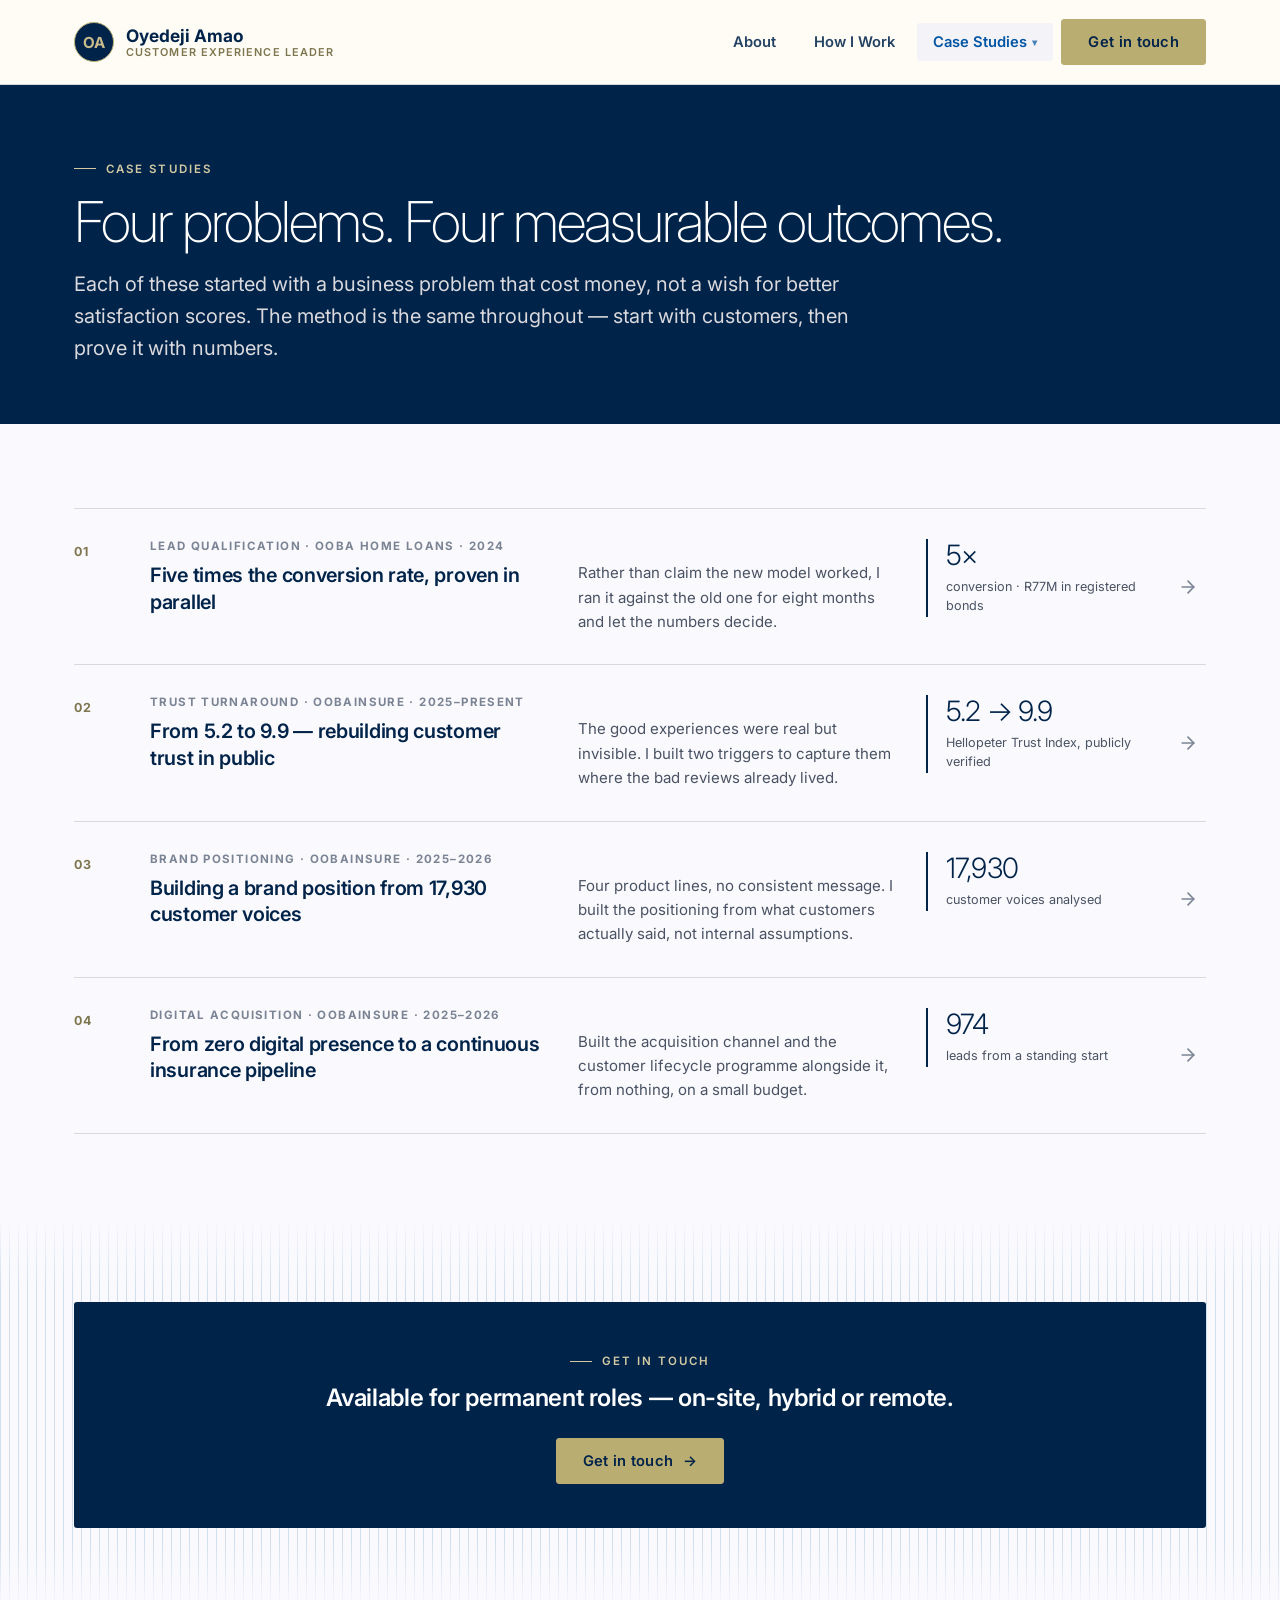
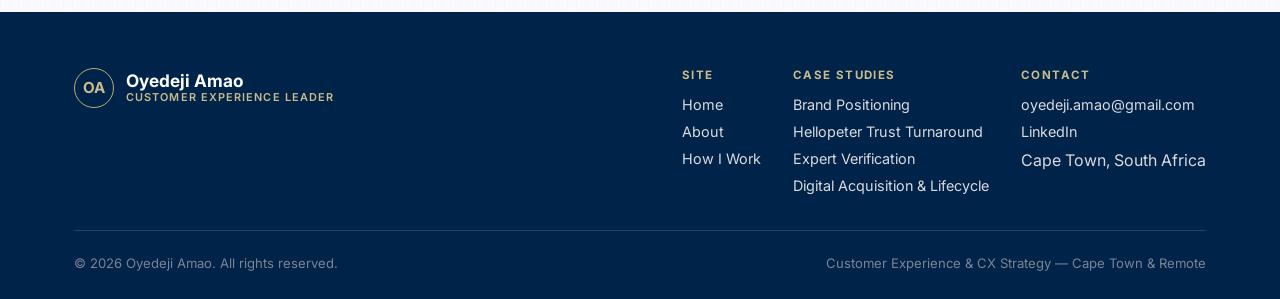
==== commit 194386f2: "Roll the detail template across the remaining three case studies Hellopeter, Brand Positioning and D" ====
--- a/case-studies/index.html
+++ b/case-studies/index.html
@@ -35,7 +35,7 @@
             <a href="brand-positioning.html">Brand Positioning<small>oobainsure — 17,930 customer voices</small></a>
             <a href="hellopeter-trust-turnaround.html">Hellopeter Trust Turnaround<small>oobainsure — 5.2 to 9.9</small></a>
             <a href="expert-verification.html">Expert Verification<small>ooba Home Loans — 5x conversion</small></a>
-            <a href="digital-acquisition.html">Digital Acquisition &amp; Lifecycle<small>oobainsure — 674 leads</small></a>
+            <a href="digital-acquisition.html">Digital Acquisition &amp; Lifecycle<small>oobainsure — 974 leads</small></a>
           </div>
         </li>
       </ul>
@@ -84,8 +84,21 @@
           </span>
           <span class="case-row-arrow"><svg viewBox="0 0 24 24" fill="none" stroke="currentColor" stroke-width="2" stroke-linecap="round" stroke-linejoin="round" aria-hidden="true"><path d="M5 12h14"></path><path d="m12 5 7 7-7 7"></path></svg></span>
         </a>
+        <a href="hellopeter-trust-turnaround.html" class="case-row">
+          <span class="case-row-index">02</span>
+          <div class="case-row-main">
+            <span class="case-row-meta">Trust Turnaround &middot; oobainsure &middot; 2025&ndash;present</span>
+            <h3>From 5.2 to 9.9 &mdash; rebuilding customer trust in public</h3>
+          </div>
+          <p class="case-row-desc">The good experiences were real but invisible. I built two triggers to capture them where the bad reviews already lived.</p>
+          <span class="case-row-figure">
+            <span class="case-row-value">5.2 &rarr; 9.9</span>
+            <span class="case-row-label">Hellopeter Trust Index, publicly verified</span>
+          </span>
+          <span class="case-row-arrow"><svg viewBox="0 0 24 24" fill="none" stroke="currentColor" stroke-width="2" stroke-linecap="round" stroke-linejoin="round" aria-hidden="true"><path d="M5 12h14"></path><path d="m12 5 7 7-7 7"></path></svg></span>
+        </a>
         <a href="brand-positioning.html" class="case-row">
-          <span class="case-row-index">02</span>
+          <span class="case-row-index">03</span>
           <div class="case-row-main">
             <span class="case-row-meta">Brand Positioning &middot; oobainsure &middot; 2025&ndash;2026</span>
             <h3>Building a brand position from 17,930 customer voices</h3>
@@ -97,28 +110,15 @@
           </span>
           <span class="case-row-arrow"><svg viewBox="0 0 24 24" fill="none" stroke="currentColor" stroke-width="2" stroke-linecap="round" stroke-linejoin="round" aria-hidden="true"><path d="M5 12h14"></path><path d="m12 5 7 7-7 7"></path></svg></span>
         </a>
-        <a href="hellopeter-trust-turnaround.html" class="case-row">
-          <span class="case-row-index">03</span>
-          <div class="case-row-main">
-            <span class="case-row-meta">Trust Turnaround &middot; oobainsure &middot; 2025&ndash;present</span>
-            <h3>From 5.2 to 9.9 &mdash; rebuilding customer trust in public</h3>
-          </div>
-          <p class="case-row-desc">The good experiences were real but invisible. I built two triggers to capture them where the bad reviews already lived.</p>
-          <span class="case-row-figure">
-            <span class="case-row-value">5.2 &rarr; 9.9</span>
-            <span class="case-row-label">Hellopeter Trust Index, publicly verified</span>
-          </span>
-          <span class="case-row-arrow"><svg viewBox="0 0 24 24" fill="none" stroke="currentColor" stroke-width="2" stroke-linecap="round" stroke-linejoin="round" aria-hidden="true"><path d="M5 12h14"></path><path d="m12 5 7 7-7 7"></path></svg></span>
-        </a>
         <a href="digital-acquisition.html" class="case-row">
           <span class="case-row-index">04</span>
           <div class="case-row-main">
             <span class="case-row-meta">Digital Acquisition &middot; oobainsure &middot; 2025&ndash;2026</span>
-            <h3>From zero digital presence to 674 insurance leads in 12 months</h3>
+            <h3>From zero digital presence to a continuous insurance pipeline</h3>
           </div>
           <p class="case-row-desc">Built the acquisition channel and the customer lifecycle programme alongside it, from nothing, on a small budget.</p>
           <span class="case-row-figure">
-            <span class="case-row-value">674</span>
+            <span class="case-row-value">974</span>
             <span class="case-row-label">leads from a standing start</span>
           </span>
           <span class="case-row-arrow"><svg viewBox="0 0 24 24" fill="none" stroke="currentColor" stroke-width="2" stroke-linecap="round" stroke-linejoin="round" aria-hidden="true"><path d="M5 12h14"></path><path d="m12 5 7 7-7 7"></path></svg></span>
--- a/css/style.css
+++ b/css/style.css
@@ -60,6 +60,16 @@
   text-rendering: optimizeLegibility;
 }
 img, svg { max-width: 100%; display: block; }
+.visually-hidden {
+  position: absolute;
+  width: 1px; height: 1px;
+  margin: -1px; padding: 0;
+  overflow: hidden;
+  clip: rect(0 0 0 0);
+  clip-path: inset(50%);
+  white-space: nowrap;
+  border: 0;
+}
 a { color: inherit; text-decoration: none; }
 ul { margin: 0; padding: 0; list-style: none; }
 h1, h2, h3, h4, p, figure { margin: 0; }
@@ -1019,6 +1029,165 @@
   .case-row-figure { grid-column: 2; grid-row: auto; margin-top: 4px; }
 }
 
+/* ---------- Case study detail ----------
+   Result-first: the outcome bar sits directly under the title so the
+   numbers land before the story. Section links reuse the How I Work rail's
+   data-rail / data-phase hooks, so no extra JavaScript is needed. */
+.csd-crumb {
+  padding: 18px 0;
+  border-bottom: 1px solid var(--cream-400);
+  font-size: 0.84rem;
+  color: var(--slate-light);
+}
+.csd-crumb a { color: var(--slate); font-weight: 600; }
+.csd-crumb a:hover { color: var(--rl-blue); }
+.csd-crumb span { margin: 0 8px; }
+
+.csd-head { background: var(--cream-200); padding: 52px 0 44px; }
+.csd-head h1 { margin-top: 14px; max-width: 20ch; }
+.csd-meta { display: flex; flex-wrap: wrap; gap: 44px; margin-top: 30px; }
+.csd-meta-item { display: flex; flex-direction: column; gap: 6px; }
+.csd-meta-label {
+  font-size: 0.68rem;
+  font-weight: 700;
+  letter-spacing: 0.12em;
+  text-transform: uppercase;
+  color: var(--gold-600);
+}
+.csd-meta-value { font-size: 1rem; font-weight: 600; color: var(--navy-950); }
+
+.csd-outcomes { background: var(--navy-950); }
+.csd-outcomes .container { display: grid; grid-template-columns: repeat(4, 1fr); }
+/* Outer cells shed their side padding so the first and last figures line up
+   with the page margin rather than sitting inset from it. */
+.csd-outcome { padding: 32px 26px; border-left: 1px solid rgba(250, 249, 253, 0.16); }
+.csd-outcome:first-child { border-left: 0; padding-left: 0; }
+.csd-outcome:last-child { padding-right: 0; }
+.csd-outcome-value {
+  display: block;
+  font-size: clamp(1.7rem, 2.8vw, 2.3rem);
+  font-weight: 200;
+  letter-spacing: -0.035em;
+  line-height: 1;
+  color: var(--white);
+}
+.csd-outcome.lead .csd-outcome-value { color: var(--gold-400); font-weight: 300; }
+.csd-outcome-label { display: block; font-size: 0.78rem; line-height: 1.45; color: var(--cream-300); margin-top: 12px; }
+
+.csd-layout { display: grid; grid-template-columns: 1fr 250px; gap: 56px; align-items: start; }
+/* Grid items default to min-width:auto, so without this the table's
+   min-width pushes the whole column wider than the viewport instead of
+   scrolling inside .csd-table-wrap. */
+.csd-body { min-width: 0; }
+.csd-spine {
+  position: sticky;
+  top: 112px;
+  border: 1px solid var(--cream-400);
+  border-radius: 16px;
+  padding: 20px 18px;
+  background: var(--white);
+}
+.csd-spine-title {
+  display: block;
+  font-size: 0.66rem;
+  font-weight: 700;
+  letter-spacing: 0.14em;
+  text-transform: uppercase;
+  color: var(--slate-light);
+  margin-bottom: 14px;
+}
+.csd-spine a {
+  display: block;
+  border-left: 2px solid var(--cream-400);
+  padding: 8px 0 8px 13px;
+  font-size: 0.88rem;
+  color: var(--slate-light);
+  transition: color 0.2s ease, border-color 0.2s ease;
+}
+.csd-spine a:hover { color: var(--navy-950); }
+.csd-spine a.active { border-left-color: var(--gold-500); color: var(--navy-950); font-weight: 600; }
+
+.csd-sec { padding-bottom: 44px; border-bottom: 1px solid var(--cream-400); scroll-margin-top: 104px; }
+.csd-sec + .csd-sec { padding-top: 44px; }
+.csd-sec:last-child { border-bottom: none; padding-bottom: 0; }
+.csd-sec-head { display: flex; align-items: baseline; gap: 14px; }
+.csd-sec-num { font-size: 0.76rem; font-weight: 700; letter-spacing: 0.12em; color: var(--gold-600); }
+.csd-sec h2 { font-size: clamp(1.5rem, 2.4vw, 1.95rem); }
+.csd-sec p { font-size: 1rem; line-height: 1.72; color: var(--slate); max-width: 66ch; margin-top: 16px; }
+
+/* Head-to-head table. The winning column is tinted so the comparison reads
+   before the numbers are parsed. */
+.csd-table-wrap { overflow-x: auto; margin-top: 26px; }
+.csd-table {
+  width: 100%;
+  min-width: 520px;
+  border-collapse: separate;
+  border-spacing: 0;
+  border: 1px solid var(--cream-400);
+  border-radius: 12px;
+  overflow: hidden;
+}
+.csd-table th, .csd-table td {
+  padding: 14px 18px;
+  text-align: left;
+  font-size: 0.94rem;
+  border-bottom: 1px solid var(--cream-400);
+}
+.csd-table tr:last-child th, .csd-table tr:last-child td { border-bottom: 0; }
+.csd-table thead th {
+  font-size: 0.68rem;
+  font-weight: 700;
+  letter-spacing: 0.1em;
+  text-transform: uppercase;
+  color: var(--slate);
+  background: var(--cream-100);
+}
+.csd-table thead th.win { color: var(--rl-blue); }
+.csd-table tbody th { font-weight: 500; color: var(--slate); }
+.csd-table td { color: var(--navy-950); }
+.csd-table .win { background: var(--rl-blue-tint); font-weight: 600; }
+.csd-table .win-figure { color: var(--rl-blue); font-weight: 700; }
+
+.csd-pager {
+  display: grid;
+  grid-template-columns: 1fr 1fr;
+  border-top: 1px solid var(--cream-400);
+  border-bottom: 1px solid var(--cream-400);
+}
+.csd-pager a { padding: 26px 0; }
+.csd-pager a:last-child { text-align: right; border-left: 1px solid var(--cream-400); padding-left: 28px; }
+.csd-pager a:first-child { padding-right: 28px; }
+.csd-pager .dir {
+  display: block;
+  font-size: 0.68rem;
+  font-weight: 700;
+  letter-spacing: 0.12em;
+  text-transform: uppercase;
+  color: var(--slate-light);
+  margin-bottom: 8px;
+}
+.csd-pager .ttl { font-size: 1rem; font-weight: 600; color: var(--navy-950); line-height: 1.4; }
+.csd-pager a:hover .ttl { color: var(--rl-blue); }
+
+@media (max-width: 900px) {
+  .csd-layout { grid-template-columns: 1fr; gap: 0; }
+  /* The spine is a jump list on mobile, not a tracker — it sits above. */
+  .csd-spine { position: static; margin-bottom: 34px; }
+  .csd-outcomes .container { grid-template-columns: repeat(2, 1fr); }
+  .csd-outcome:nth-child(3) { border-left: 0; }
+  .csd-outcome:nth-child(n+3) { border-top: 1px solid rgba(250, 249, 253, 0.16); }
+}
+@media (max-width: 560px) {
+  .csd-outcomes .container { grid-template-columns: 1fr; }
+  /* Stacked, every cell aligns to the page margin, not just the first. */
+  .csd-outcome { border-left: 0; padding-left: 0; padding-right: 0; }
+  .csd-outcome + .csd-outcome { border-top: 1px solid rgba(250, 249, 253, 0.16); }
+  .csd-meta { gap: 24px 32px; }
+  .csd-pager { grid-template-columns: 1fr; }
+  .csd-pager a:last-child { text-align: left; border-left: 0; border-top: 1px solid var(--cream-400); padding-left: 0; }
+  .csd-pager a:first-child { padding-right: 0; }
+}
+
 /* ---------- Testimonials ----------
    Cream ground with raised white cards, mirroring the credibility band.
    Each card pins its attribution to the bottom so the names line up across
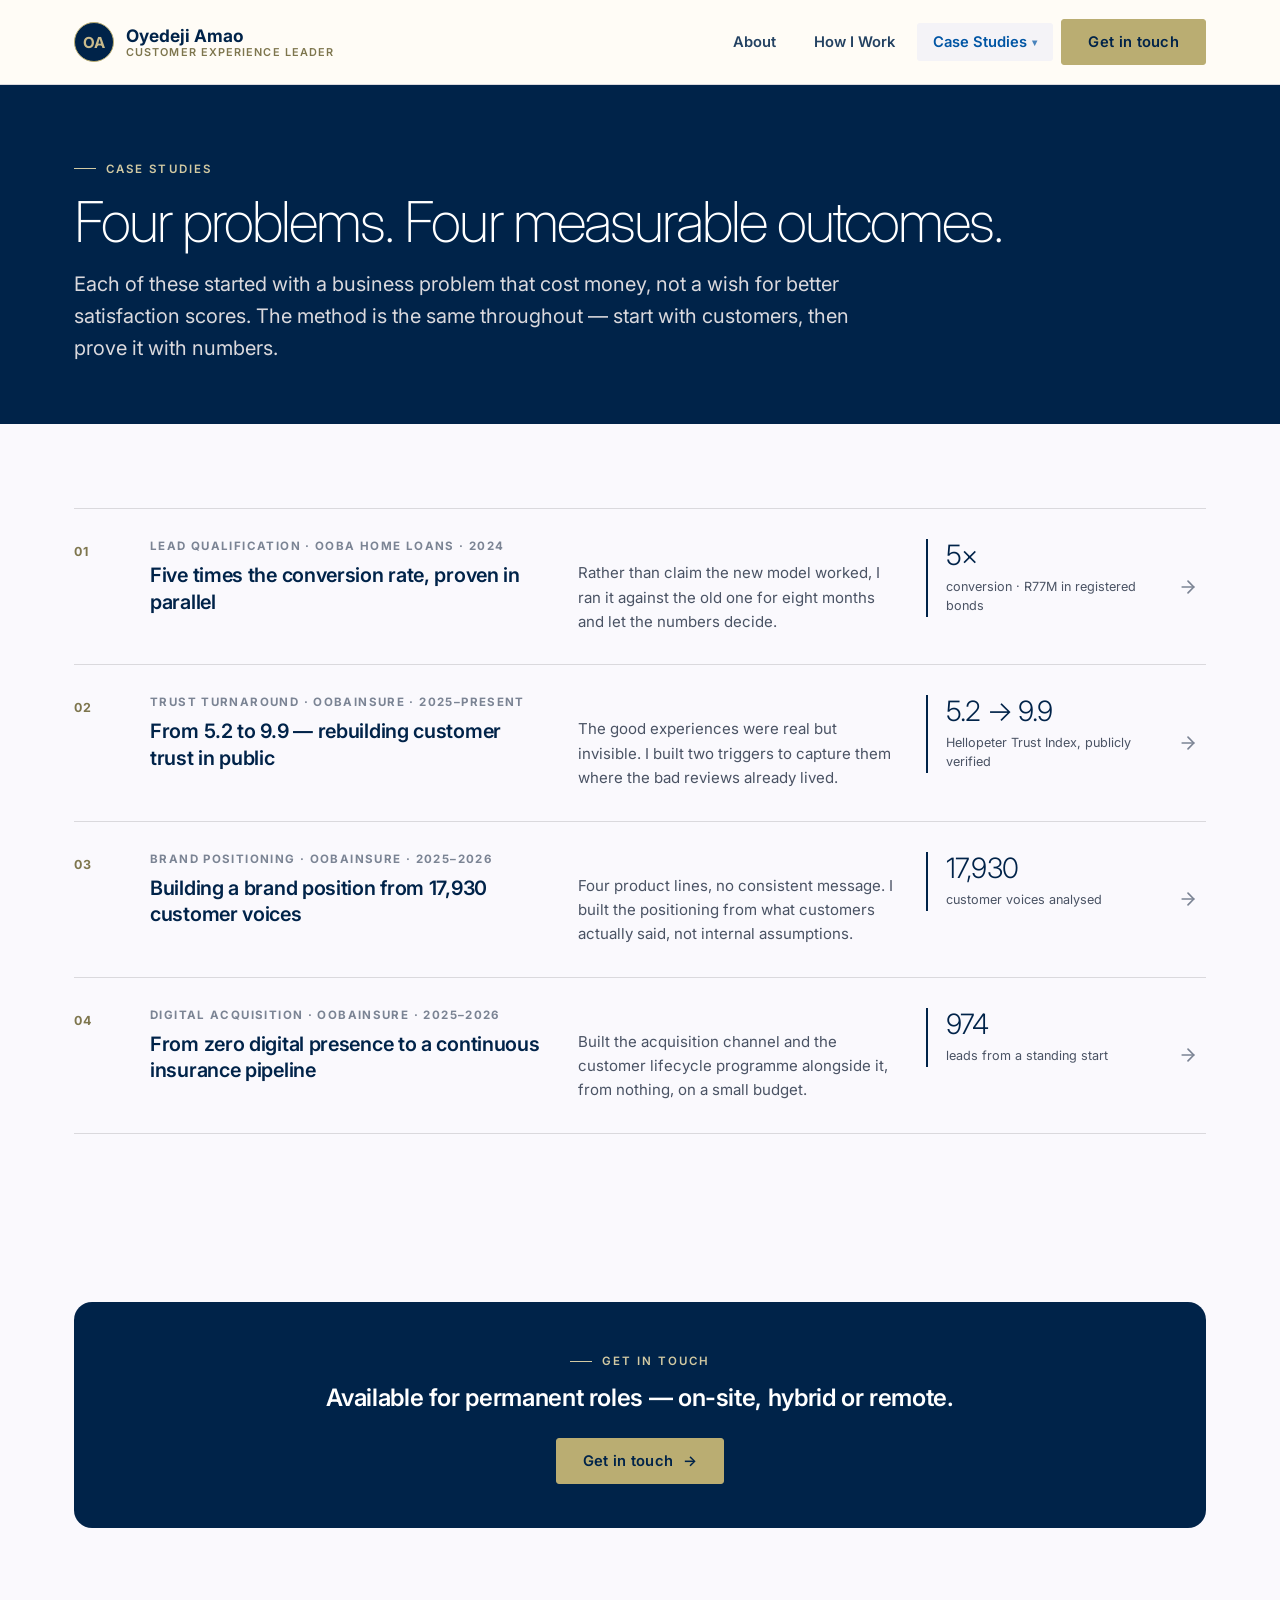
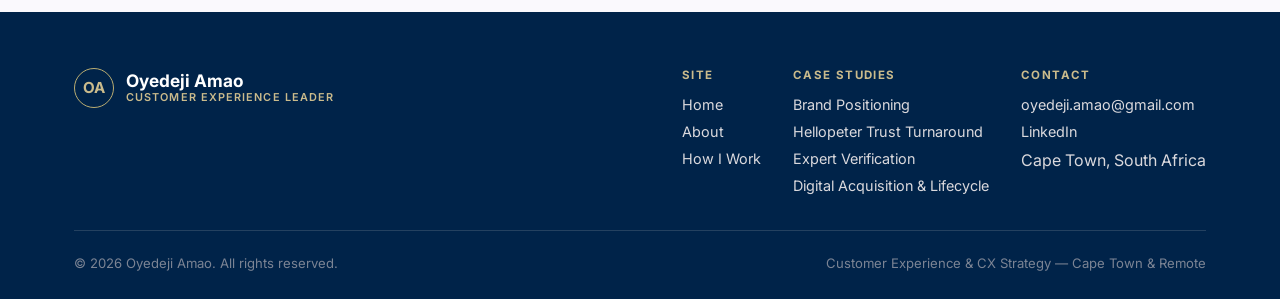
==== commit 3472b236: "Consolidate the design system after the rebuild Delete every rule the page rebuilds left behind - th" ====
--- a/case-studies/index.html
+++ b/case-studies/index.html
@@ -127,7 +127,7 @@
     </div>
   </section>
 
-  <section class="pinstripe">
+  <section>
     <div class="container">
       <div class="panel-navy reveal" style="text-align:center;">
         <span class="eyebrow on-navy" style="justify-content:center;">Get in touch</span>
--- a/css/style.css
+++ b/css/style.css
@@ -42,11 +42,26 @@
   --font-body: "Inter", -apple-system, BlinkMacSystemFont, "Segoe UI", Helvetica, Arial, sans-serif;
 
   --max-width: 1180px;
+
+  /* Three radii: controls are near-sharp, floating panels and tables are
+     mid, cards are soft. Circles use 50% directly. */
   --radius: 3px;
-
+  --radius-md: 12px;
+  --radius-lg: 18px;
+
+  --shadow-card: 0 1px 2px -1px rgba(0, 35, 73, 0.08), 0 2px 6px rgba(0, 35, 73, 0.04);
+  --shadow-card-hover: 0 2px 4px -1px rgba(0, 35, 73, 0.1), 0 10px 22px rgba(0, 35, 73, 0.07);
   --shadow-soft: 0 1px 2px rgba(0, 35, 73, 0.06), 0 8px 24px rgba(0, 35, 73, 0.06);
   --shadow-lift: 0 4px 8px rgba(0, 35, 73, 0.08), 0 16px 40px rgba(0, 35, 73, 0.10);
 }
+
+/* Accent duties, so the two accent colours stop competing:
+   gold  = identity and furniture: eyebrows, numerals, tags, icon tiles,
+           the primary CTA, rail/spine active states.
+   blue  = interaction and the single standout figure per view: links,
+           hovers, the tinted winning column.
+   navy  = ink. It is never an accent.
+   The palette itself is provisional; these duties are not. */
 
 /* ---------- Reset ---------- */
 *, *::before, *::after { box-sizing: border-box; }
@@ -135,7 +150,7 @@
   line-height: 1.6;
   color: var(--slate);
 }
-p.body, .prose p {
+.prose p {
   font-size: 1.05rem;
   line-height: 1.75;
   color: var(--slate);
@@ -143,13 +158,6 @@
 }
 .prose p + p { margin-top: 1.1em; }
 strong { color: var(--charcoal); font-weight: 600; }
-
-.rule-gold {
-  width: 56px;
-  height: 3px;
-  background: linear-gradient(90deg, var(--gold-500), var(--gold-300));
-  border-radius: 2px;
-}
 
 /* ---------- Buttons ---------- */
 .btn {
@@ -190,20 +198,6 @@
 .btn-arrow:hover::after { transform: translateX(3px); }
 
 .cta-row { display: flex; flex-wrap: wrap; gap: 14px; align-items: center; }
-.text-link {
-  display: inline-flex;
-  align-items: center;
-  gap: 8px;
-  font-weight: 600;
-  color: var(--rl-blue);
-  border-bottom: 1.5px solid var(--rl-blue);
-  padding-bottom: 2px;
-  transition: color 0.2s ease, border-color 0.2s ease, gap 0.2s ease;
-}
-.text-link:hover { color: var(--rl-blue-dark); border-color: var(--rl-blue-dark); gap: 12px; }
-.text-link.on-navy { color: var(--rl-blue-tint-on-navy); border-color: var(--rl-blue-tint-on-navy); }
-.text-link.on-navy:hover { color: var(--cream-100); border-color: var(--cream-100); }
-
 /* ---------- Header ---------- */
 .site-header {
   position: sticky;
@@ -285,7 +279,7 @@
   min-width: 280px;
   background: var(--white);
   border: 1px solid var(--cream-400);
-  border-radius: var(--radius);
+  border-radius: var(--radius-md);
   box-shadow: var(--shadow-lift);
   padding: 10px;
   opacity: 0;
@@ -450,31 +444,6 @@
 .section-cream { background: var(--cream-200); }
 .section-tight { padding: 64px 0; }
 
-/* Bone ground with a fine Ralph Lauren blue pinstripe — used sparingly,
-   on the numbers strip and the closing CTA panels, for suiting-fabric texture.
-   The pattern lives on a masked ::before (not the section background) so it
-   can fade at the top/bottom edges instead of hard-cutting like ruled paper. */
-.pinstripe {
-  position: relative;
-  z-index: 0; /* establish a stacking context so ::before's z-index:-1 stays local */
-  background-color: var(--cream-100);
-}
-.pinstripe::before {
-  content: "";
-  position: absolute;
-  inset: 0;
-  z-index: -1;
-  background-image: repeating-linear-gradient(
-    90deg,
-    rgba(0, 85, 164, 0.16) 0,
-    rgba(0, 85, 164, 0.16) 1px,
-    transparent 1px,
-    transparent 9px
-  );
-  -webkit-mask-image: linear-gradient(to bottom, transparent, black 18%, black 82%, transparent);
-  mask-image: linear-gradient(to bottom, transparent, black 18%, black 82%, transparent);
-}
-
 .section-head { max-width: 720px; margin-bottom: 48px; }
 .section-head h2 { margin-top: 14px; }
 .section-head .lede { margin-top: 14px; }
@@ -522,13 +491,13 @@
   padding: 18px 28px;
   background: var(--white);
   border: 1px solid var(--cream-400);
-  border-radius: 16px;
-  box-shadow: 0 1px 2px -1px rgba(0, 35, 73, 0.1), 0 2px 6px rgba(0, 35, 73, 0.05);
+  border-radius: var(--radius-lg);
+  box-shadow: var(--shadow-card);
   transition: transform 0.25s ease, box-shadow 0.25s ease;
 }
 .metric-pill:hover {
   transform: translateY(-2px);
-  box-shadow: 0 2px 4px -1px rgba(0, 35, 73, 0.12), 0 8px 18px rgba(0, 35, 73, 0.08);
+  box-shadow: var(--shadow-card-hover);
 }
 .metric-icon { width: 22px; height: 22px; color: var(--gold-600); flex: none; }
 /* The before/after pair is the contrast: light grey "was", heavy navy "now". */
@@ -563,7 +532,7 @@
   align-items: center;
   gap: 8px;
   padding: 6px 12px;
-  border-radius: 8px;
+  border-radius: var(--radius-md);
   font-size: 0.85rem;
   color: var(--slate);
 }
@@ -576,64 +545,6 @@
   /* Dividers strand themselves at line ends once the chips wrap */
   .source-divider { display: none; }
   .source-row { gap: 0 6px; }
-}
-
-/* ---------- Cards ---------- */
-.card-grid { display: grid; gap: 28px; }
-.grid-2 { grid-template-columns: repeat(2, 1fr); }
-.grid-3 { grid-template-columns: repeat(3, 1fr); }
-@media (max-width: 860px) {
-  .grid-2, .grid-3 { grid-template-columns: 1fr; }
-}
-
-.case-card {
-  background: var(--white);
-  border: 1px solid var(--cream-400);
-  border-radius: var(--radius);
-  padding: 32px;
-  display: flex;
-  flex-direction: column;
-  gap: 16px;
-  transition: box-shadow 0.2s ease, transform 0.2s ease, border-color 0.2s ease;
-}
-.case-card:hover { box-shadow: var(--shadow-lift); transform: translateY(-3px); border-color: var(--rl-blue); }
-.case-card .case-meta { font-size: 0.82rem; color: var(--slate-light); font-weight: 600; }
-.case-card h3 { color: var(--navy-950); }
-.case-card p { color: var(--slate); font-size: 0.98rem; line-height: 1.6; }
-.case-card .case-result {
-  margin-top: auto;
-  padding-top: 14px;
-  border-top: 1px dashed var(--cream-400);
-  font-size: 0.86rem;
-  font-weight: 700;
-  color: var(--gold-600);
-}
-
-/* ---------- Steps (How I Work) ---------- */
-.step-list { display: flex; flex-direction: column; }
-.step {
-  display: grid;
-  grid-template-columns: 96px 1fr;
-  gap: 28px;
-  padding: 36px 0;
-  border-top: 1px solid var(--cream-400);
-  position: relative;
-}
-.step:first-child { border-top: 1px solid var(--cream-400); }
-.step-number {
-  font-family: var(--font-display);
-  font-weight: 200;
-  font-size: 2.6rem;
-  letter-spacing: -0.04em;
-  color: var(--gold-400);
-  line-height: 1;
-}
-.step h3 { color: var(--navy-950); margin-bottom: 10px; }
-.step p { color: var(--slate); line-height: 1.75; max-width: 62ch; }
-
-@media (max-width: 640px) {
-  .step { grid-template-columns: 56px 1fr; gap: 16px; }
-  .step-number { font-size: 1.7rem; }
 }
 
 /* ---------- Callout / pull quote ---------- */
@@ -653,51 +564,11 @@
 .panel-navy {
   background: var(--navy-950);
   color: var(--cream-200);
-  border-radius: var(--radius);
+  border-radius: var(--radius-lg);
   padding: 44px;
 }
 .panel-navy p { color: var(--cream-300); }
 .panel-navy h3 { color: var(--white); }
-
-/* ---------- Case study page ---------- */
-.meta-row {
-  display: flex;
-  flex-wrap: wrap;
-  gap: 28px;
-  margin-top: 28px;
-  padding-top: 24px;
-  border-top: 1px solid rgba(250, 244, 230, 0.18);
-}
-.meta-item { display: flex; flex-direction: column; gap: 4px; }
-.meta-item .label { font-size: 0.7rem; letter-spacing: 0.12em; text-transform: uppercase; color: var(--gold-300); font-weight: 700; }
-.meta-item .value { font-size: 0.98rem; color: var(--cream-100); font-weight: 600; }
-
-.cs-section { padding: 56px 0; border-top: 1px solid var(--cream-400); }
-.cs-section:first-of-type { border-top: none; }
-.cs-label { display: flex; align-items: center; gap: 12px; margin-bottom: 20px; }
-.cs-label .num { font-family: var(--font-display); font-weight: 700; color: var(--gold-500); font-size: 1.1rem; }
-.cs-label .txt { font-size: 0.78rem; letter-spacing: 0.14em; text-transform: uppercase; font-weight: 700; color: var(--navy-800); }
-
-.result-stat-grid { display: grid; grid-template-columns: repeat(4, 1fr); gap: 1px; background: var(--cream-400); border: 1px solid var(--cream-400); border-radius: var(--radius); margin-top: 28px; overflow: hidden; }
-@media (max-width: 860px) { .result-stat-grid { grid-template-columns: repeat(2, 1fr); } }
-@media (max-width: 520px) { .result-stat-grid { grid-template-columns: 1fr; } }
-
-.cs-nav {
-  display: flex;
-  justify-content: space-between;
-  align-items: center;
-  gap: 20px;
-  padding: 40px 0;
-  border-top: 1px solid var(--cream-400);
-  flex-wrap: wrap;
-}
-
-.confirm-note {
-  margin-top: 18px;
-  font-size: 0.86rem;
-  color: var(--slate-light);
-  font-style: italic;
-}
 
 /* ---------- How I Work: sticky phase rail ----------
    A numbered rail tracks the reader's position through the method while the
@@ -772,7 +643,7 @@
 .figure { border-top: 2px solid var(--navy-950); padding-top: 13px; }
 .figure-value {
   display: block;
-  font-size: 1.85rem;
+  font-size: 1.75rem;
   font-weight: 300;
   letter-spacing: -0.03em;
   line-height: 1;
@@ -803,7 +674,7 @@
 .reality-card {
   background: var(--white);
   border: 1px solid var(--cream-400);
-  border-radius: 16px;
+  border-radius: var(--radius-lg);
   padding: 26px;
 }
 .reality-tag {
@@ -866,7 +737,7 @@
   margin: 0;
   aspect-ratio: 3 / 4;
   overflow: hidden;
-  border-radius: 22px;
+  border-radius: var(--radius-lg);
   background: var(--navy-900);
   box-shadow: 0 2px 6px rgba(0, 35, 73, 0.1), 0 18px 40px rgba(0, 35, 73, 0.12);
 }
@@ -932,9 +803,7 @@
   .about-body .prose { max-width: 100%; }
 }
 
-/* ---------- Case study feed ----------
-   Image-led cards. `.case-post` is deliberately separate from `.case-card`,
-   which the individual case study pages use for in-page content blocks. */
+/* ---------- Case study feed ---------- */
 .case-feed-head {
   display: grid;
   grid-template-columns: 1fr 400px;
@@ -1083,7 +952,7 @@
   position: sticky;
   top: 112px;
   border: 1px solid var(--cream-400);
-  border-radius: 16px;
+  border-radius: var(--radius-lg);
   padding: 20px 18px;
   background: var(--white);
 }
@@ -1124,7 +993,7 @@
   border-collapse: separate;
   border-spacing: 0;
   border: 1px solid var(--cream-400);
-  border-radius: 12px;
+  border-radius: var(--radius-md);
   overflow: hidden;
 }
 .csd-table th, .csd-table td {
@@ -1207,13 +1076,13 @@
   padding: 32px 30px;
   background: var(--white);
   border: 1px solid var(--cream-400);
-  border-radius: 20px;
-  box-shadow: 0 1px 2px -1px rgba(0, 35, 73, 0.08), 0 2px 6px rgba(0, 35, 73, 0.04);
+  border-radius: var(--radius-lg);
+  box-shadow: var(--shadow-card);
   transition: transform 0.25s ease, box-shadow 0.25s ease;
 }
 .testimonial-card:hover {
   transform: translateY(-3px);
-  box-shadow: 0 2px 4px -1px rgba(0, 35, 73, 0.1), 0 10px 22px rgba(0, 35, 73, 0.07);
+  box-shadow: var(--shadow-card-hover);
 }
 .testimonial-card blockquote { margin: 0; }
 .testimonial-pull {
@@ -1298,7 +1167,7 @@
   width: 52px;
   height: 52px;
   margin-bottom: 20px;
-  border-radius: 14px;
+  border-radius: var(--radius-md);
   color: var(--gold-600);
   background: rgba(186, 173, 114, 0.16);
   border: 1px solid rgba(186, 173, 114, 0.34);
@@ -1374,6 +1243,4 @@
 }
 
 /* ---------- Utility ---------- */
-.mt-0 { margin-top: 0 !important; }
 .text-center { text-align: center; }
-.center-head { margin-left: auto; margin-right: auto; text-align: center; }
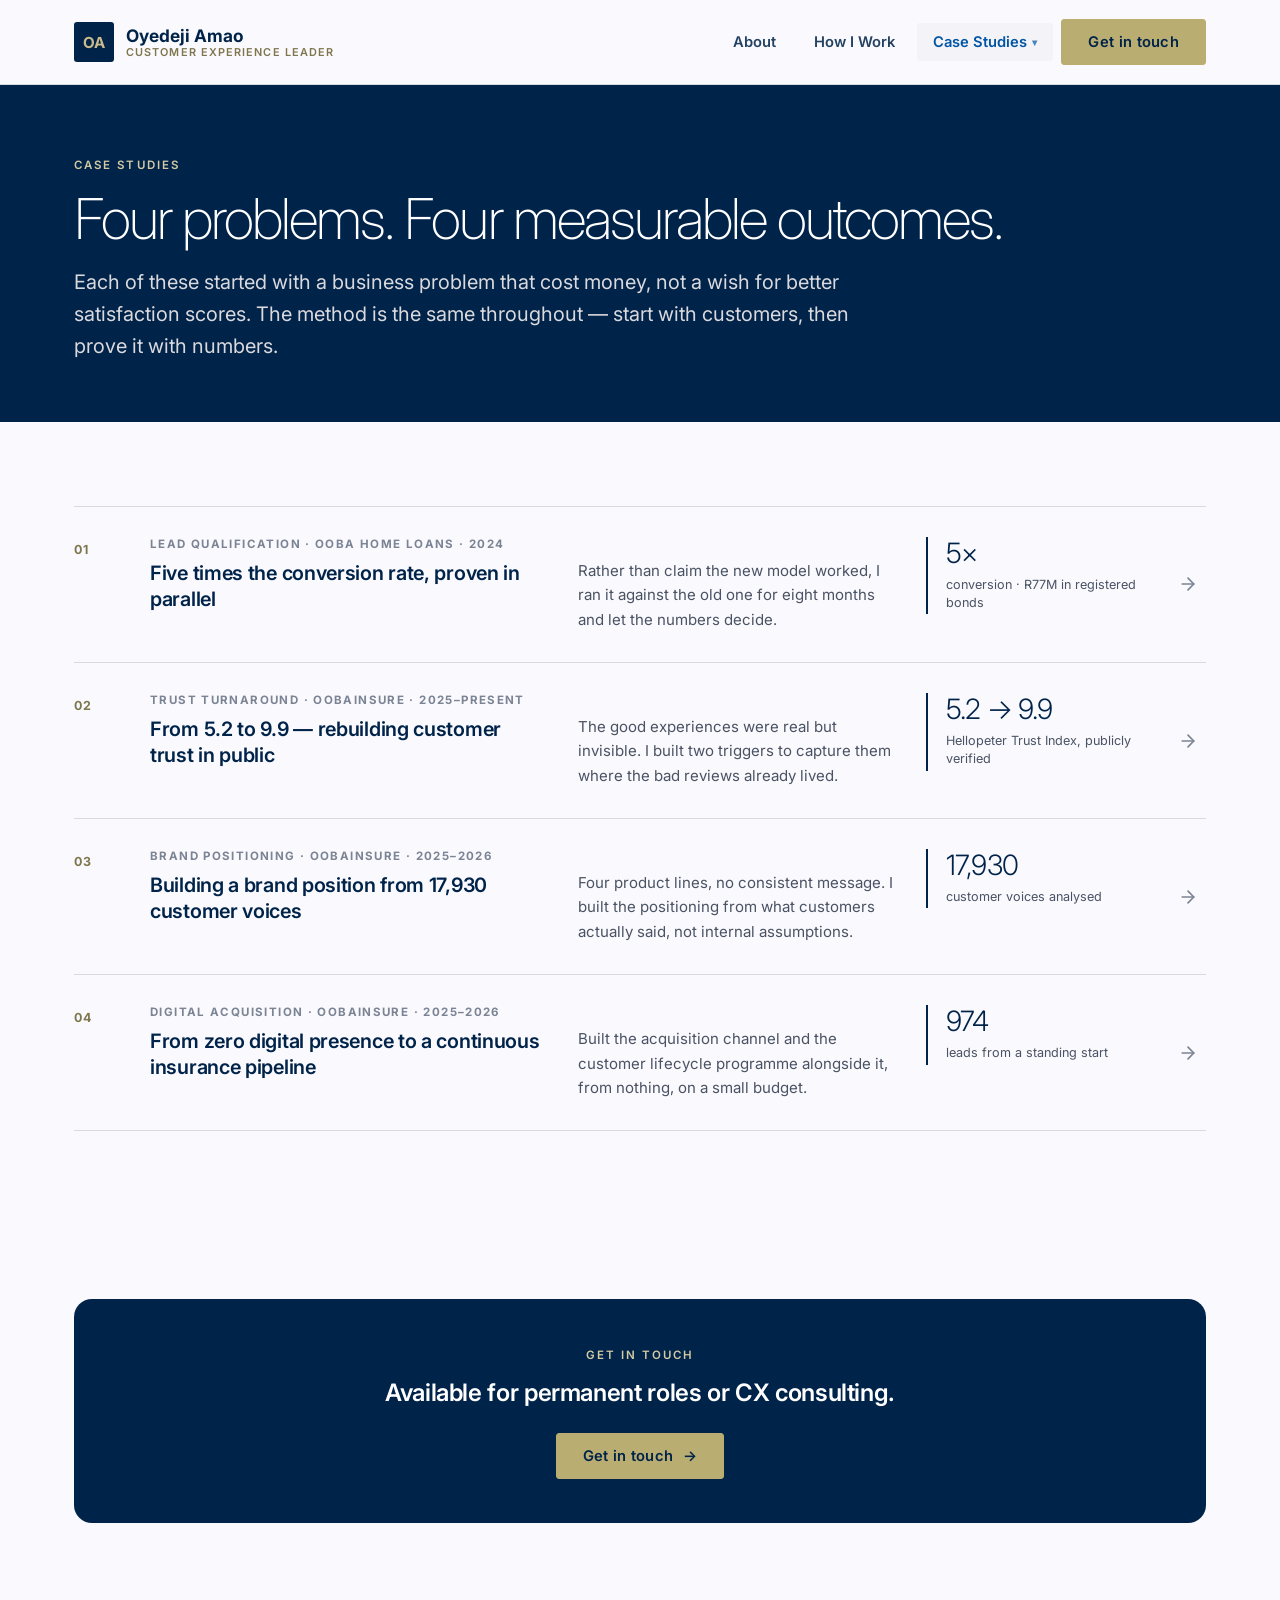
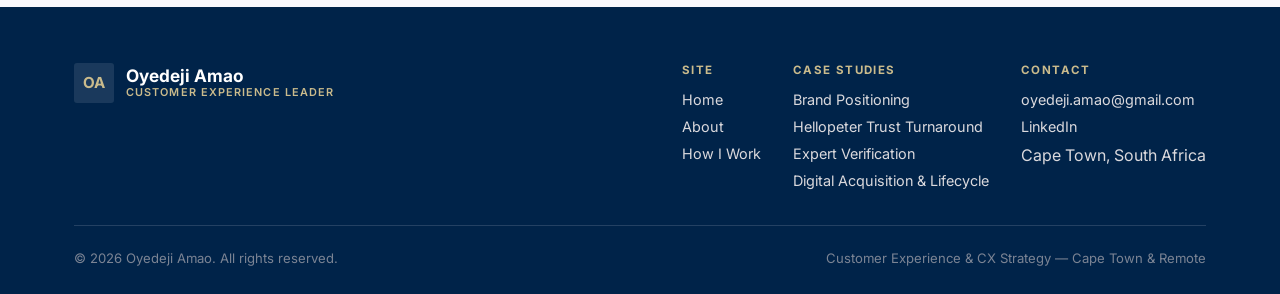
==== commit 63ac6586: "Refresh the chrome and settle the remaining inconsistencies Header, footer and contact were still ca" ====
--- a/case-studies/index.html
+++ b/case-studies/index.html
@@ -131,7 +131,7 @@
     <div class="container">
       <div class="panel-navy reveal" style="text-align:center;">
         <span class="eyebrow on-navy" style="justify-content:center;">Get in touch</span>
-        <h3 style="margin-top:14px;">Available for permanent roles — on-site, hybrid or remote.</h3>
+        <h3 style="margin-top:14px;">Available for permanent roles or CX consulting.</h3>
         <div class="cta-row" style="justify-content:center;margin-top:24px;">
           <a href="../contact.html" class="btn btn-primary btn-arrow">Get in touch</a>
         </div>
--- a/css/style.css
+++ b/css/style.css
@@ -109,14 +109,7 @@
   text-transform: uppercase;
   color: var(--gold-500);
 }
-.eyebrow::before {
-  content: "";
-  width: 22px;
-  height: 1px;
-  background: var(--gold-500);
-}
 .eyebrow.on-navy { color: var(--gold-300); }
-.eyebrow.on-navy::before { background: var(--gold-300); }
 
 /* Display sizes carry light weights. Light type at scale needs negative
    tracking to stop the letters drifting apart. */
@@ -182,7 +175,7 @@
 .btn-primary:hover { background: var(--gold-400); border-color: var(--gold-400); }
 
 .btn-outline-light {
-  border-color: rgba(250, 244, 230, 0.45);
+  border-color: rgba(250, 249, 253, 0.45);
   color: var(--cream-200);
 }
 .btn-outline-light:hover { border-color: var(--gold-400); color: var(--gold-300); }
@@ -203,7 +196,7 @@
   position: sticky;
   top: 0;
   z-index: 100;
-  background: rgba(255, 252, 246, 0.92);
+  background: rgba(250, 249, 253, 0.92);
   backdrop-filter: saturate(140%) blur(8px);
   border-bottom: 1px solid var(--cream-400);
 }
@@ -222,9 +215,8 @@
 .brand-mark {
   width: 40px;
   height: 40px;
-  border-radius: 50%;
+  border-radius: var(--radius);
   background: var(--navy-900);
-  border: 1.5px solid var(--gold-500);
   display: flex;
   align-items: center;
   justify-content: center;
@@ -623,12 +615,13 @@
 .phase + .phase { padding-top: 56px; }
 .phase:last-child { border-bottom: none; padding-bottom: 0; }
 
+/* Shared with .csd-sec-num: section numerals speak one size everywhere. */
 .phase-num {
   display: block;
-  font-size: clamp(3rem, 5.5vw, 4.4rem);
+  font-size: clamp(2.5rem, 4.2vw, 3.4rem);
   font-weight: 200;
   line-height: 0.9;
-  letter-spacing: -0.05em;
+  letter-spacing: -0.04em;
   color: var(--gold-400);
   margin-bottom: 8px;
 }
@@ -943,6 +936,7 @@
 .csd-outcome.lead .csd-outcome-value { color: var(--gold-400); font-weight: 300; }
 .csd-outcome-label { display: block; font-size: 0.78rem; line-height: 1.45; color: var(--cream-300); margin-top: 12px; }
 
+.csd-story { padding: 44px 0 76px; }
 .csd-layout { display: grid; grid-template-columns: 1fr 250px; gap: 56px; align-items: start; }
 /* Grid items default to min-width:auto, so without this the table's
    min-width pushes the whole column wider than the viewport instead of
@@ -979,8 +973,16 @@
 .csd-sec { padding-bottom: 44px; border-bottom: 1px solid var(--cream-400); scroll-margin-top: 104px; }
 .csd-sec + .csd-sec { padding-top: 44px; }
 .csd-sec:last-child { border-bottom: none; padding-bottom: 0; }
-.csd-sec-head { display: flex; align-items: baseline; gap: 14px; }
-.csd-sec-num { font-size: 0.76rem; font-weight: 700; letter-spacing: 0.12em; color: var(--gold-600); }
+.csd-sec-head { display: block; }
+.csd-sec-num {
+  display: block;
+  font-size: clamp(2.5rem, 4.2vw, 3.4rem);
+  font-weight: 200;
+  line-height: 0.9;
+  letter-spacing: -0.04em;
+  color: var(--gold-400);
+  margin-bottom: 8px;
+}
 .csd-sec h2 { font-size: clamp(1.5rem, 2.4vw, 1.95rem); }
 .csd-sec p { font-size: 1rem; line-height: 1.72; color: var(--slate); max-width: 66ch; margin-top: 16px; }
 
@@ -1171,7 +1173,6 @@
   color: var(--gold-600);
   background: rgba(186, 173, 114, 0.16);
   border: 1px solid rgba(186, 173, 114, 0.34);
-  box-shadow: inset 0 2px 6px rgba(255, 255, 255, 0.9), inset 0 -4px 6px rgba(0, 35, 73, 0.07);
   transition: transform 0.25s ease;
 }
 .contact-method-icon svg { width: 24px; height: 24px; }
@@ -1211,9 +1212,11 @@
   gap: 40px;
   flex-wrap: wrap;
   padding-bottom: 36px;
-  border-bottom: 1px solid rgba(250, 244, 230, 0.14);
+  border-bottom: 1px solid rgba(250, 249, 253, 0.14);
 }
 .footer-brand { display: flex; align-items: center; gap: 12px; }
+/* On the navy footer the navy tile vanishes; lift it a step. */
+.footer-brand .brand-mark { background: rgba(250, 249, 253, 0.1); }
 .footer-brand .brand-name { color: var(--white); }
 .footer-brand .brand-role { color: var(--gold-400); }
 .footer-nav { display: flex; gap: 32px; flex-wrap: wrap; }
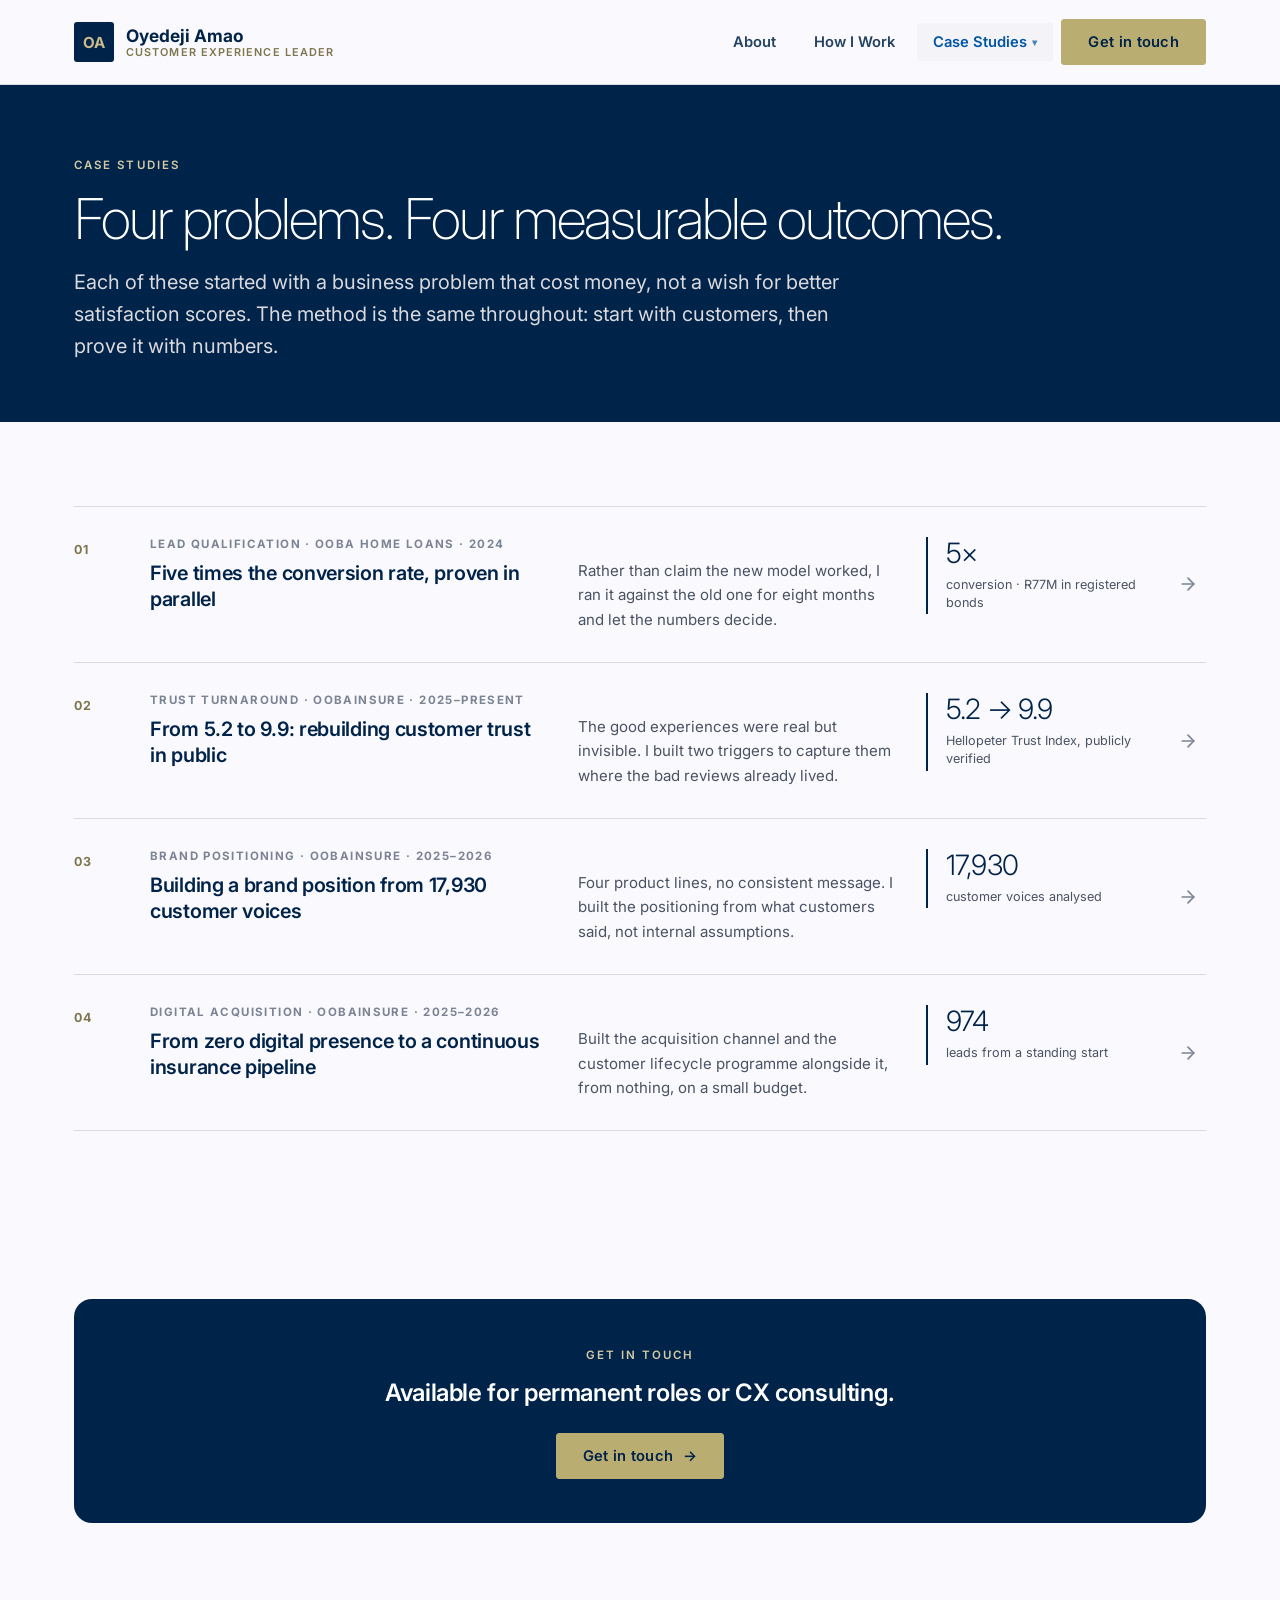
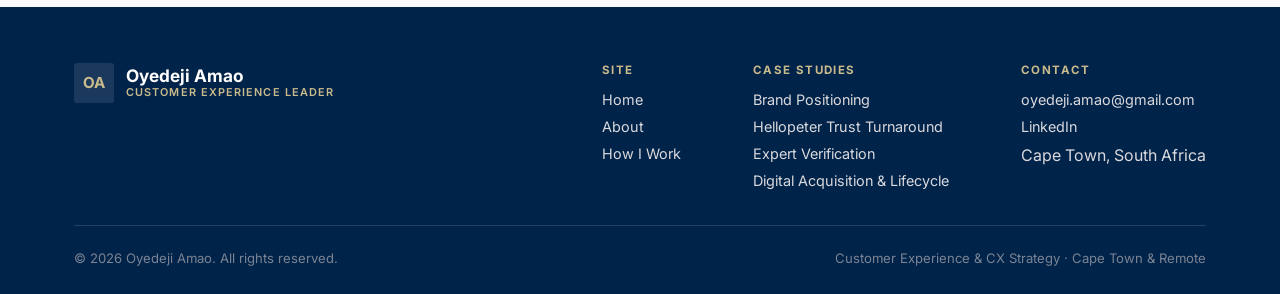
==== commit e3631a47: "Sweep em-dashes from copy and sharpen four surfaces Every em-dash in prose becomes a comma or a colo" ====
--- a/case-studies/index.html
+++ b/case-studies/index.html
@@ -3,14 +3,14 @@
 <head>
 <meta charset="UTF-8">
 <meta name="viewport" content="width=device-width, initial-scale=1.0">
-<title>Case Studies — Oyedeji Amao</title>
+<title>Case Studies · Oyedeji Amao</title>
 <meta name="description" content="Four CX case studies from banking, insurance and home finance: brand positioning from customer research, a public trust turnaround, a lead qualification model proven in parallel, and a digital acquisition channel built from nothing.">
 <link rel="icon" type="image/svg+xml" href="../assets/favicon.svg">
 <link rel="preconnect" href="https://fonts.googleapis.com">
 <link rel="preconnect" href="https://fonts.gstatic.com" crossorigin>
 <link href="https://fonts.googleapis.com/css2?family=Inter:wght@200;300;400;500;600;700;800&amp;display=swap" rel="stylesheet">
 <link rel="stylesheet" href="../css/style.css">
-<meta property="og:title" content="Case Studies — Oyedeji Amao">
+<meta property="og:title" content="Case Studies · Oyedeji Amao">
 <meta property="og:description" content="Four problems. Four measurable outcomes. CX and marketing case studies from South African banking, insurance and home finance.">
 <meta property="og:type" content="website">
 </head>
@@ -32,10 +32,10 @@
         <li class="dropdown">
           <a class="nav-link active" data-nav-link href="./">Case Studies <span class="caret">▾</span></a>
           <div class="dropdown-panel">
-            <a href="brand-positioning.html">Brand Positioning<small>oobainsure — 17,930 customer voices</small></a>
-            <a href="hellopeter-trust-turnaround.html">Hellopeter Trust Turnaround<small>oobainsure — 5.2 to 9.9</small></a>
-            <a href="expert-verification.html">Expert Verification<small>ooba Home Loans — 5x conversion</small></a>
-            <a href="digital-acquisition.html">Digital Acquisition &amp; Lifecycle<small>oobainsure — 974 leads</small></a>
+            <a href="brand-positioning.html">Brand Positioning<small>oobainsure &middot; 17,930 customer voices</small></a>
+            <a href="hellopeter-trust-turnaround.html">Hellopeter Trust Turnaround<small>oobainsure &middot; 5.2 to 9.9</small></a>
+            <a href="expert-verification.html">Expert Verification<small>ooba Home Loans &middot; 5&times; conversion</small></a>
+            <a href="digital-acquisition.html">Digital Acquisition &amp; Lifecycle<small>oobainsure &middot; 974 leads</small></a>
           </div>
         </li>
       </ul>
@@ -64,7 +64,7 @@
     <div class="container">
       <span class="eyebrow on-navy">Case Studies</span>
       <h1>Four problems. Four measurable outcomes.</h1>
-      <p class="lede">Each of these started with a business problem that cost money, not a wish for better satisfaction scores. The method is the same throughout — start with customers, then prove it with numbers.</p>
+      <p class="lede">Each of these started with a business problem that cost money, not a wish for better satisfaction scores. The method is the same throughout: start with customers, then prove it with numbers.</p>
     </div>
   </section>
 
@@ -88,7 +88,7 @@
           <span class="case-row-index">02</span>
           <div class="case-row-main">
             <span class="case-row-meta">Trust Turnaround &middot; oobainsure &middot; 2025&ndash;present</span>
-            <h3>From 5.2 to 9.9 &mdash; rebuilding customer trust in public</h3>
+            <h3>From 5.2 to 9.9: rebuilding customer trust in public</h3>
           </div>
           <p class="case-row-desc">The good experiences were real but invisible. I built two triggers to capture them where the bad reviews already lived.</p>
           <span class="case-row-figure">
@@ -103,7 +103,7 @@
             <span class="case-row-meta">Brand Positioning &middot; oobainsure &middot; 2025&ndash;2026</span>
             <h3>Building a brand position from 17,930 customer voices</h3>
           </div>
-          <p class="case-row-desc">Four product lines, no consistent message. I built the positioning from what customers actually said, not internal assumptions.</p>
+          <p class="case-row-desc">Four product lines, no consistent message. I built the positioning from what customers said, not internal assumptions.</p>
           <span class="case-row-figure">
             <span class="case-row-value">17,930</span>
             <span class="case-row-label">customer voices analysed</span>
@@ -175,7 +175,7 @@
     </div>
     <div class="footer-bottom">
       <span>© 2026 Oyedeji Amao. All rights reserved.</span>
-      <span>Customer Experience &amp; CX Strategy — Cape Town &amp; Remote</span>
+      <span>Customer Experience &amp; CX Strategy &middot; Cape Town &amp; Remote</span>
     </div>
   </div>
 </footer>
--- a/css/style.css
+++ b/css/style.css
@@ -433,7 +433,11 @@
 
 /* ---------- Sections ---------- */
 section { padding: 84px 0; }
-.section-cream { background: var(--cream-200); }
+/* Navy statement band: separates the light credibility strip above from
+   the light register below, so the sections stop bleeding into each other. */
+.statement-band { background: var(--navy-950); }
+.statement-band h2 { color: var(--white); }
+.statement-band .lede { color: var(--cream-300); }
 .section-tight { padding: 64px 0; }
 
 .section-head { max-width: 720px; margin-bottom: 48px; }
@@ -669,7 +673,9 @@
   border: 1px solid var(--cream-400);
   border-radius: var(--radius-lg);
   padding: 26px;
-}
+  transition: border-color 0.25s ease;
+}
+.reality-card:hover { border-color: var(--rl-blue); }
 .reality-tag {
   display: block;
   font-size: 0.68rem;
@@ -1080,10 +1086,11 @@
   border: 1px solid var(--cream-400);
   border-radius: var(--radius-lg);
   box-shadow: var(--shadow-card);
-  transition: transform 0.25s ease, box-shadow 0.25s ease;
+  transition: transform 0.25s ease, box-shadow 0.25s ease, border-color 0.25s ease;
 }
 .testimonial-card:hover {
   transform: translateY(-3px);
+  border-color: var(--rl-blue);
   box-shadow: var(--shadow-card-hover);
 }
 .testimonial-card blockquote { margin: 0; }
@@ -1219,7 +1226,7 @@
 .footer-brand .brand-mark { background: rgba(250, 249, 253, 0.1); }
 .footer-brand .brand-name { color: var(--white); }
 .footer-brand .brand-role { color: var(--gold-400); }
-.footer-nav { display: flex; gap: 32px; flex-wrap: wrap; }
+.footer-nav { display: flex; gap: 24px 72px; flex-wrap: wrap; }
 .footer-nav-col { display: flex; flex-direction: column; gap: 10px; }
 .footer-nav-col a { font-size: 0.9rem; color: var(--cream-300); }
 .footer-nav-col a:hover { color: var(--rl-blue-tint-on-navy); }
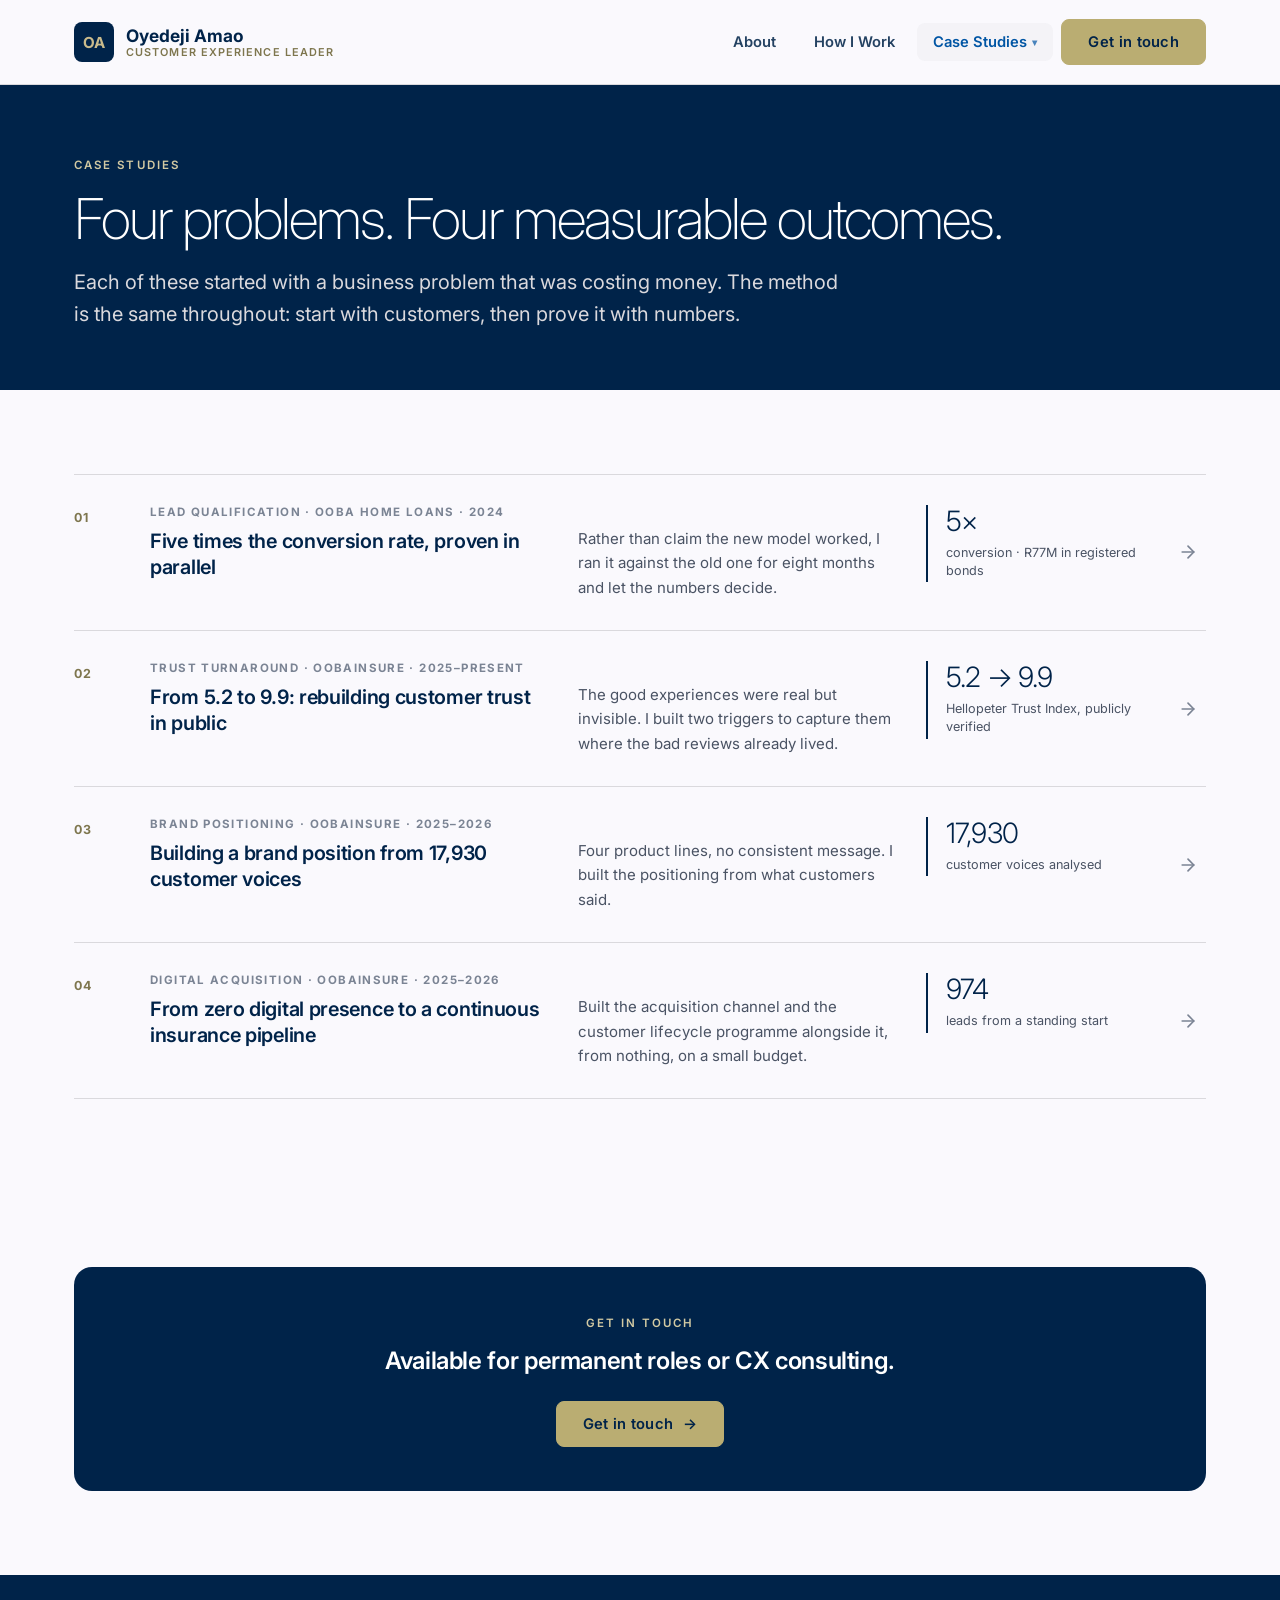
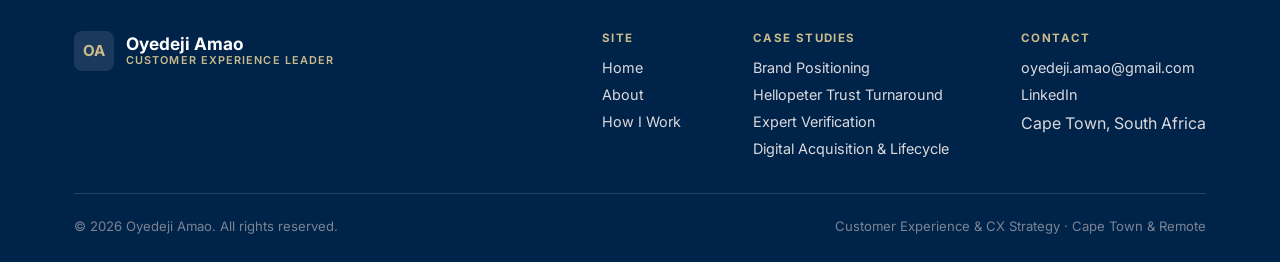
==== commit bc4bf95f: "Pre-deploy polish: copy, control radius, navy consistency Rewrite binary "not X, but Y" construction" ====
--- a/case-studies/index.html
+++ b/case-studies/index.html
@@ -64,7 +64,7 @@
     <div class="container">
       <span class="eyebrow on-navy">Case Studies</span>
       <h1>Four problems. Four measurable outcomes.</h1>
-      <p class="lede">Each of these started with a business problem that cost money, not a wish for better satisfaction scores. The method is the same throughout: start with customers, then prove it with numbers.</p>
+      <p class="lede">Each of these started with a business problem that was costing money. The method is the same throughout: start with customers, then prove it with numbers.</p>
     </div>
   </section>
 
@@ -103,7 +103,7 @@
             <span class="case-row-meta">Brand Positioning &middot; oobainsure &middot; 2025&ndash;2026</span>
             <h3>Building a brand position from 17,930 customer voices</h3>
           </div>
-          <p class="case-row-desc">Four product lines, no consistent message. I built the positioning from what customers said, not internal assumptions.</p>
+          <p class="case-row-desc">Four product lines, no consistent message. I built the positioning from what customers said.</p>
           <span class="case-row-figure">
             <span class="case-row-value">17,930</span>
             <span class="case-row-label">customer voices analysed</span>
--- a/css/style.css
+++ b/css/style.css
@@ -43,9 +43,10 @@
 
   --max-width: 1180px;
 
-  /* Three radii: controls are near-sharp, floating panels and tables are
-     mid, cards are soft. Circles use 50% directly. */
-  --radius: 3px;
+  /* Three radii: controls, then floating panels and tables, then cards.
+     Circles use 50% directly. Controls sit a step under the panels so
+     buttons read as part of the same family, not as sharp leftovers. */
+  --radius: 8px;
   --radius-md: 12px;
   --radius-lg: 18px;
 
@@ -361,7 +362,7 @@
 
 /* ---------- Hero ---------- */
 .hero {
-  background: radial-gradient(120% 160% at 15% 0%, var(--navy-800) 0%, var(--navy-950) 60%);
+  background: radial-gradient(120% 160% at 15% 0%, #0b3059 0%, var(--navy-950) 55%);
   color: var(--cream-200);
   padding: 96px 0 88px;
   position: relative;
@@ -752,7 +753,7 @@
   content: "";
   position: absolute;
   inset: 0;
-  background: linear-gradient(to top, rgba(0, 20, 42, 0.92) 0%, rgba(0, 20, 42, 0.45) 32%, transparent 62%);
+  background: linear-gradient(to top, rgba(0, 35, 73, 0.94) 0%, rgba(0, 35, 73, 0.5) 32%, transparent 62%);
 }
 .portrait-id {
   position: absolute;
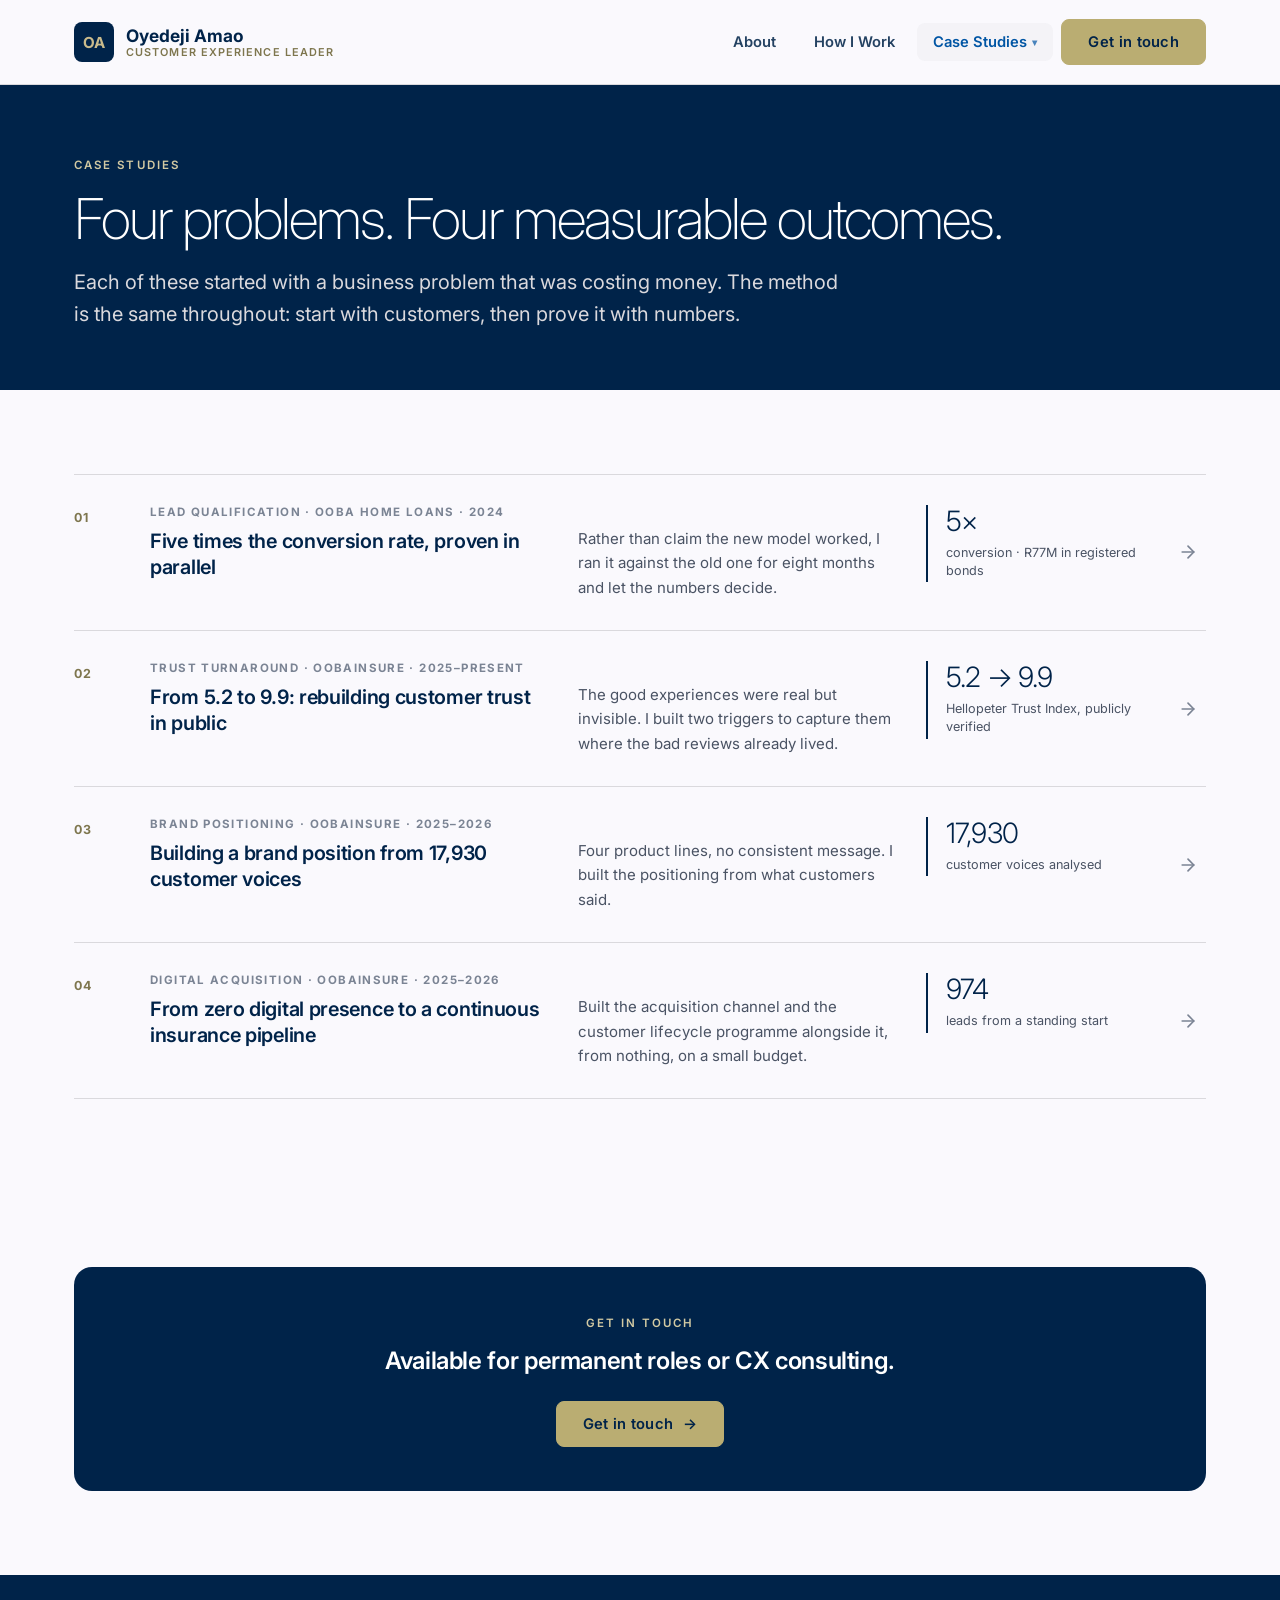
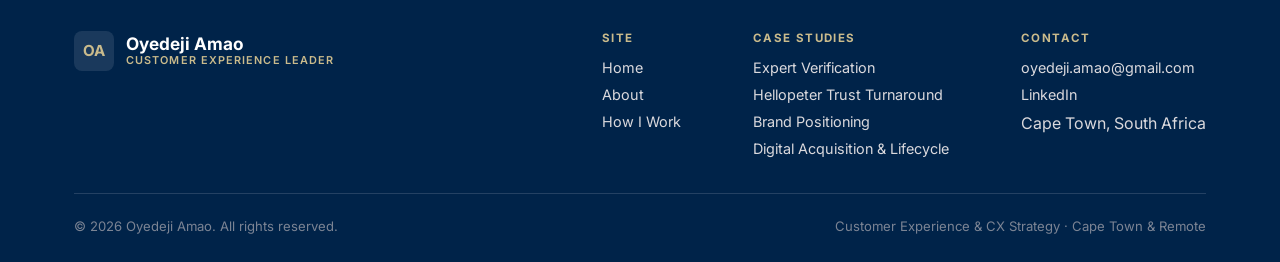
==== commit 7c544be3: "Fix mobile issues found in device testing The hamburger's Get in touch button rendered white until p" ====
--- a/case-studies/index.html
+++ b/case-studies/index.html
@@ -32,9 +32,9 @@
         <li class="dropdown">
           <a class="nav-link active" data-nav-link href="./">Case Studies <span class="caret">▾</span></a>
           <div class="dropdown-panel">
+            <a href="expert-verification.html">Expert Verification<small>ooba Home Loans &middot; 5&times; conversion</small></a>
+            <a href="hellopeter-trust-turnaround.html">Hellopeter Trust Turnaround<small>oobainsure &middot; 5.2 to 9.9</small></a>
             <a href="brand-positioning.html">Brand Positioning<small>oobainsure &middot; 17,930 customer voices</small></a>
-            <a href="hellopeter-trust-turnaround.html">Hellopeter Trust Turnaround<small>oobainsure &middot; 5.2 to 9.9</small></a>
-            <a href="expert-verification.html">Expert Verification<small>ooba Home Loans &middot; 5&times; conversion</small></a>
             <a href="digital-acquisition.html">Digital Acquisition &amp; Lifecycle<small>oobainsure &middot; 974 leads</small></a>
           </div>
         </li>
@@ -49,9 +49,9 @@
     <button class="nav-accordion-toggle" aria-expanded="false">Case Studies <span class="caret">▾</span></button>
     <div class="sub">
       <a href="./">All Case Studies</a>
+      <a href="expert-verification.html">Expert Verification</a>
+      <a href="hellopeter-trust-turnaround.html">Hellopeter Trust Turnaround</a>
       <a href="brand-positioning.html">Brand Positioning</a>
-      <a href="hellopeter-trust-turnaround.html">Hellopeter Trust Turnaround</a>
-      <a href="expert-verification.html">Expert Verification</a>
       <a href="digital-acquisition.html">Digital Acquisition &amp; Lifecycle</a>
     </div>
     <div class="cta"><a href="../contact.html" class="btn btn-primary" style="width:100%;justify-content:center;">Get in touch</a></div>
@@ -160,9 +160,9 @@
         </div>
         <div class="footer-nav-col">
           <span class="col-title">Case Studies</span>
+          <a href="expert-verification.html">Expert Verification</a>
+          <a href="hellopeter-trust-turnaround.html">Hellopeter Trust Turnaround</a>
           <a href="brand-positioning.html">Brand Positioning</a>
-          <a href="hellopeter-trust-turnaround.html">Hellopeter Trust Turnaround</a>
-          <a href="expert-verification.html">Expert Verification</a>
           <a href="digital-acquisition.html">Digital Acquisition &amp; Lifecycle</a>
         </div>
         <div class="footer-nav-col">
--- a/css/style.css
+++ b/css/style.css
@@ -336,7 +336,7 @@
   border-bottom: 1px solid var(--cream-400);
 }
 .nav-mobile.open { display: flex; }
-.nav-mobile a, .nav-mobile button.nav-accordion-toggle {
+.nav-mobile a:not(.btn), .nav-mobile button.nav-accordion-toggle {
   display: flex;
   align-items: center;
   justify-content: space-between;
@@ -434,6 +434,13 @@
 
 /* ---------- Sections ---------- */
 section { padding: 84px 0; }
+@media (max-width: 780px) {
+  /* Two stacked 84px paddings left ~170px between sections on a phone. */
+  section { padding: 52px 0; }
+  .section-tight { padding: 40px 0; }
+  .csd-story { padding: 28px 0 40px; }
+  .method-layout { gap: 0; }
+}
 /* Navy statement band: separates the light credibility strip above from
    the light register below, so the sections stop bleeding into each other. */
 .statement-band { background: var(--navy-950); }
@@ -492,9 +499,11 @@
   box-shadow: var(--shadow-card);
   transition: transform 0.25s ease, box-shadow 0.25s ease;
 }
-.metric-pill:hover {
-  transform: translateY(-2px);
-  box-shadow: var(--shadow-card-hover);
+@media (hover: hover) {
+  .metric-pill:hover {
+    transform: translateY(-2px);
+    box-shadow: var(--shadow-card-hover);
+  }
 }
 .metric-icon { width: 22px; height: 22px; color: var(--gold-600); flex: none; }
 /* The before/after pair is the contrast: light grey "was", heavy navy "now". */
@@ -676,7 +685,9 @@
   padding: 26px;
   transition: border-color 0.25s ease;
 }
-.reality-card:hover { border-color: var(--rl-blue); }
+@media (hover: hover) {
+  .reality-card:hover { border-color: var(--rl-blue); }
+}
 .reality-tag {
   display: block;
   font-size: 0.68rem;
@@ -842,7 +853,9 @@
   border-bottom: 1px solid var(--cream-400);
   transition: background 0.2s ease;
 }
-.case-row:hover { background: var(--cream-200); }
+@media (hover: hover) {
+  .case-row:hover { background: var(--cream-200); }
+}
 .case-row-index {
   font-size: 0.78rem;
   font-weight: 700;
@@ -894,8 +907,20 @@
   .case-row-arrow { display: none; }
 }
 @media (max-width: 680px) {
-  .case-row { grid-template-columns: 30px minmax(0, 1fr); gap: 14px 16px; padding: 26px 0; }
-  .case-row-figure { grid-column: 2; grid-row: auto; margin-top: 4px; }
+  /* Without hover to separate them, four ruled rows read as one column of
+     text. Cards give each case a visible edge. */
+  .case-register { border-top: 0; display: flex; flex-direction: column; gap: 14px; }
+  .case-row {
+    grid-template-columns: 30px minmax(0, 1fr);
+    gap: 12px 16px;
+    padding: 22px 20px;
+    background: var(--white);
+    border: 1px solid var(--cream-400);
+    border-radius: var(--radius-lg);
+    box-shadow: var(--shadow-card);
+  }
+  .case-row-figure { grid-column: 2; grid-row: auto; margin-top: 2px; }
+  .case-row h3 { font-size: 1.16rem; }
 }
 
 /* ---------- Case study detail ----------
@@ -1049,8 +1074,9 @@
 
 @media (max-width: 900px) {
   .csd-layout { grid-template-columns: 1fr; gap: 0; }
-  /* The spine is a jump list on mobile, not a tracker — it sits above. */
-  .csd-spine { position: static; margin-bottom: 34px; }
+  /* The spine is a jump list on mobile, not a tracker, so it leads the
+     story instead of trailing it. */
+  .csd-spine { position: static; order: -1; margin-bottom: 28px; }
   .csd-outcomes .container { grid-template-columns: repeat(2, 1fr); }
   .csd-outcome:nth-child(3) { border-left: 0; }
   .csd-outcome:nth-child(n+3) { border-top: 1px solid rgba(250, 249, 253, 0.16); }
@@ -1089,10 +1115,12 @@
   box-shadow: var(--shadow-card);
   transition: transform 0.25s ease, box-shadow 0.25s ease, border-color 0.25s ease;
 }
-.testimonial-card:hover {
-  transform: translateY(-3px);
-  border-color: var(--rl-blue);
-  box-shadow: var(--shadow-card-hover);
+@media (hover: hover) {
+  .testimonial-card:hover {
+    transform: translateY(-3px);
+    border-color: var(--rl-blue);
+    box-shadow: var(--shadow-card-hover);
+  }
 }
 .testimonial-card blockquote { margin: 0; }
 .testimonial-pull {
@@ -1205,6 +1233,9 @@
     border-left: none;
     border-top: 1px solid var(--cream-400);
   }
+  /* Stacked, the alternating tint reads as random banding rather than as
+     columns, so the rules alone carry the separation. */
+  .contact-method:nth-child(even) { background: var(--white); }
 }
 
 /* ---------- Footer ---------- */
